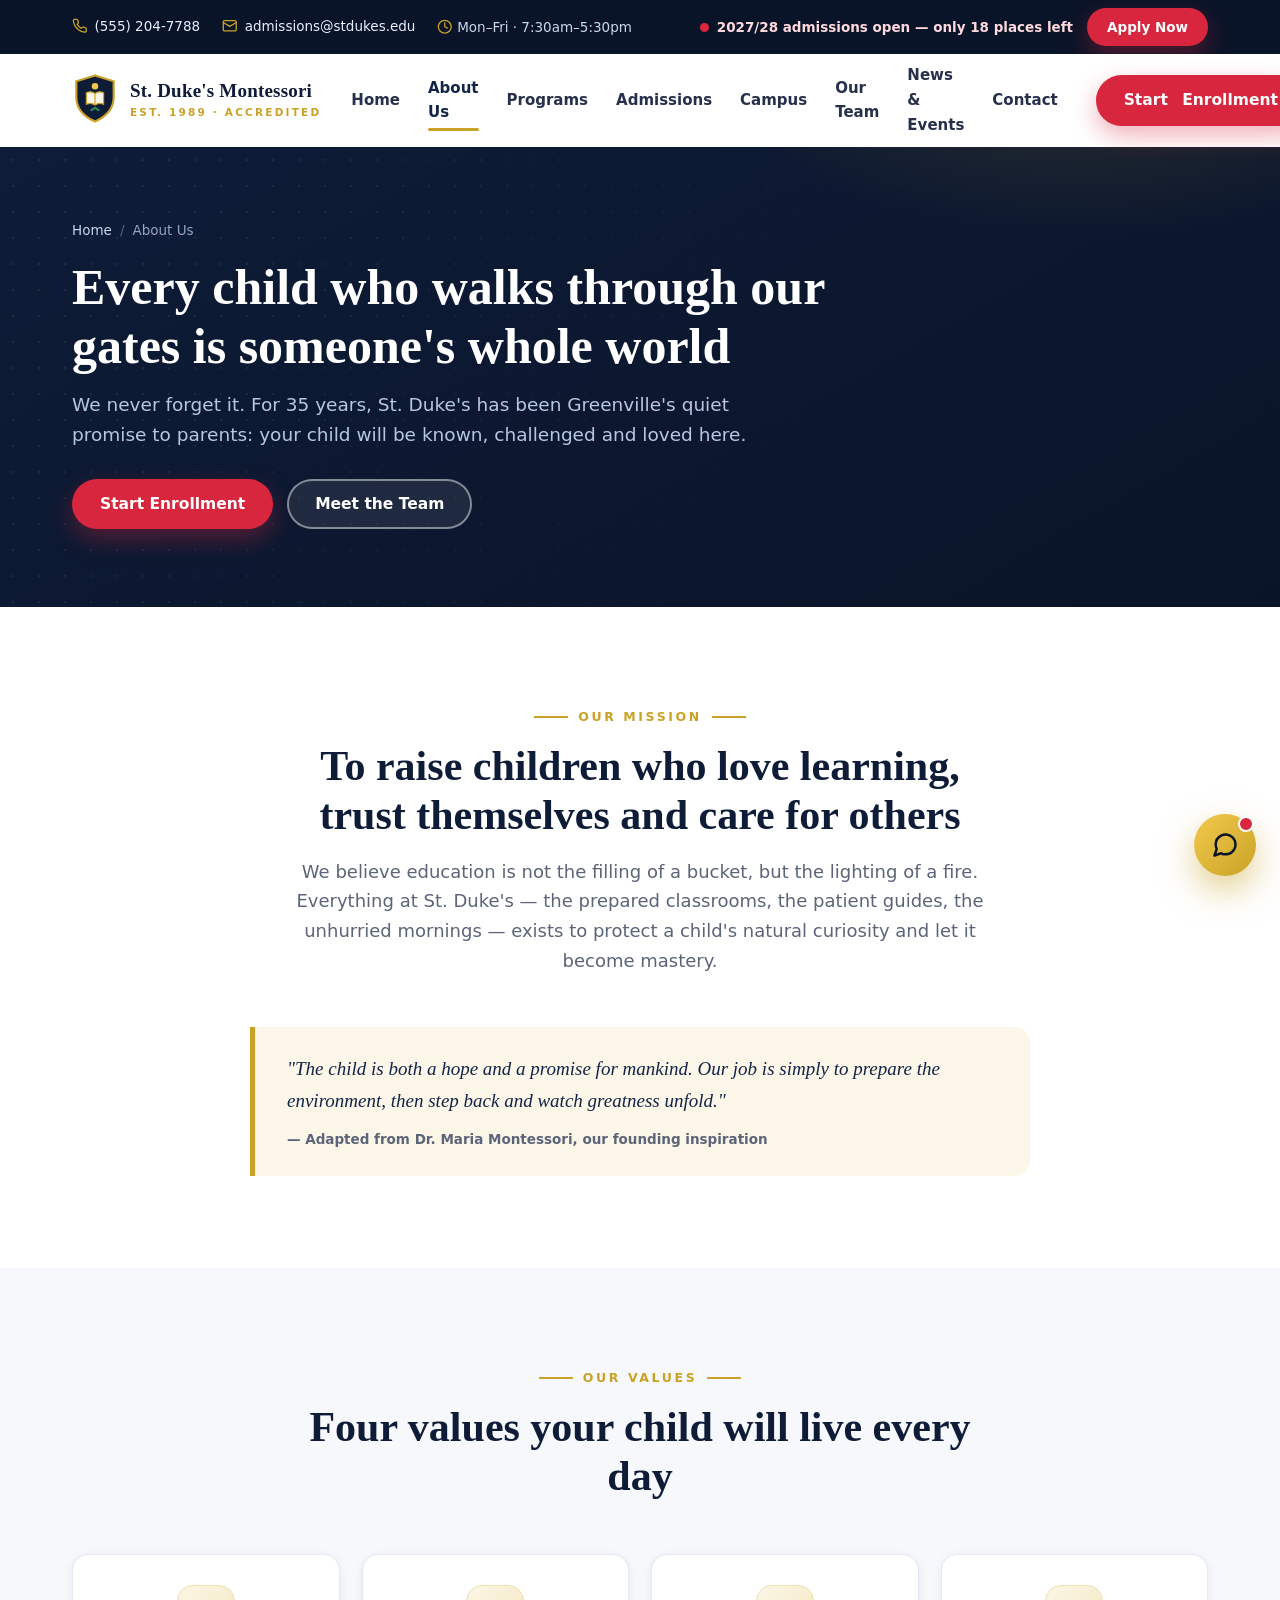
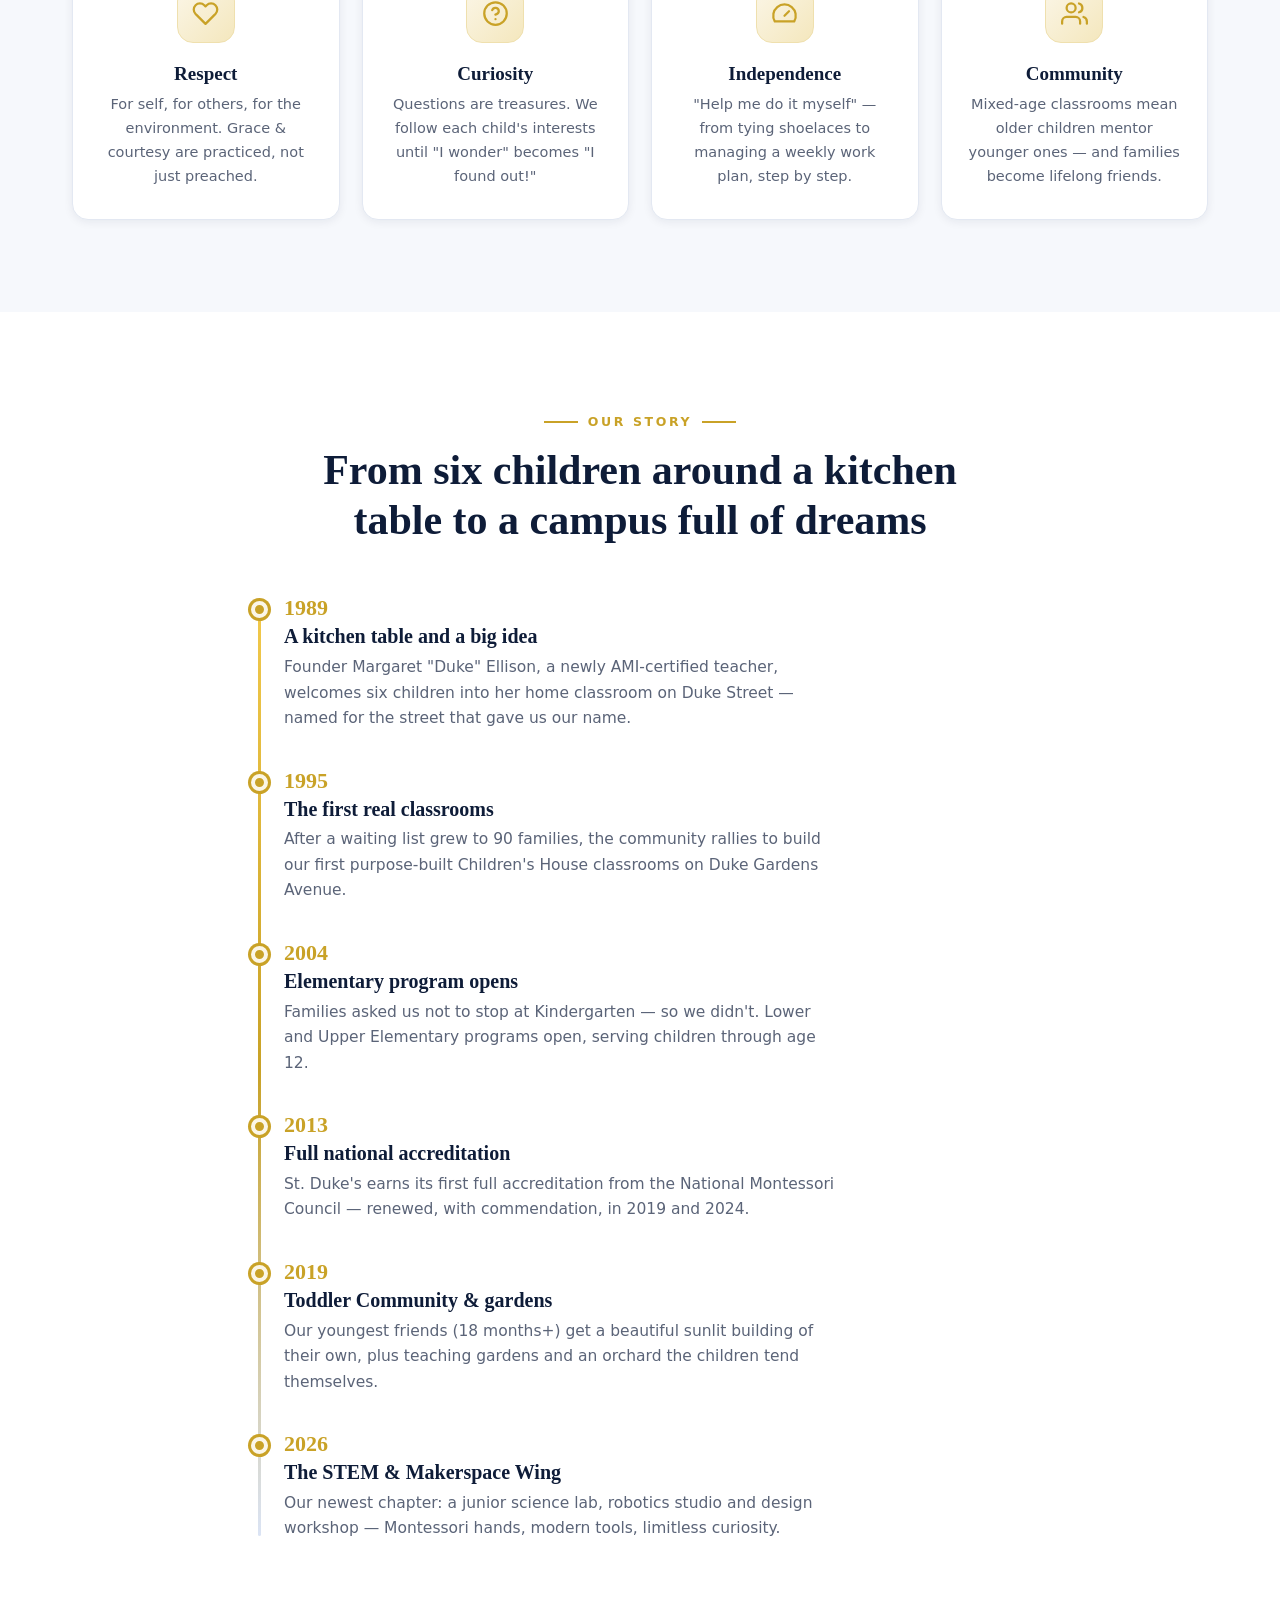
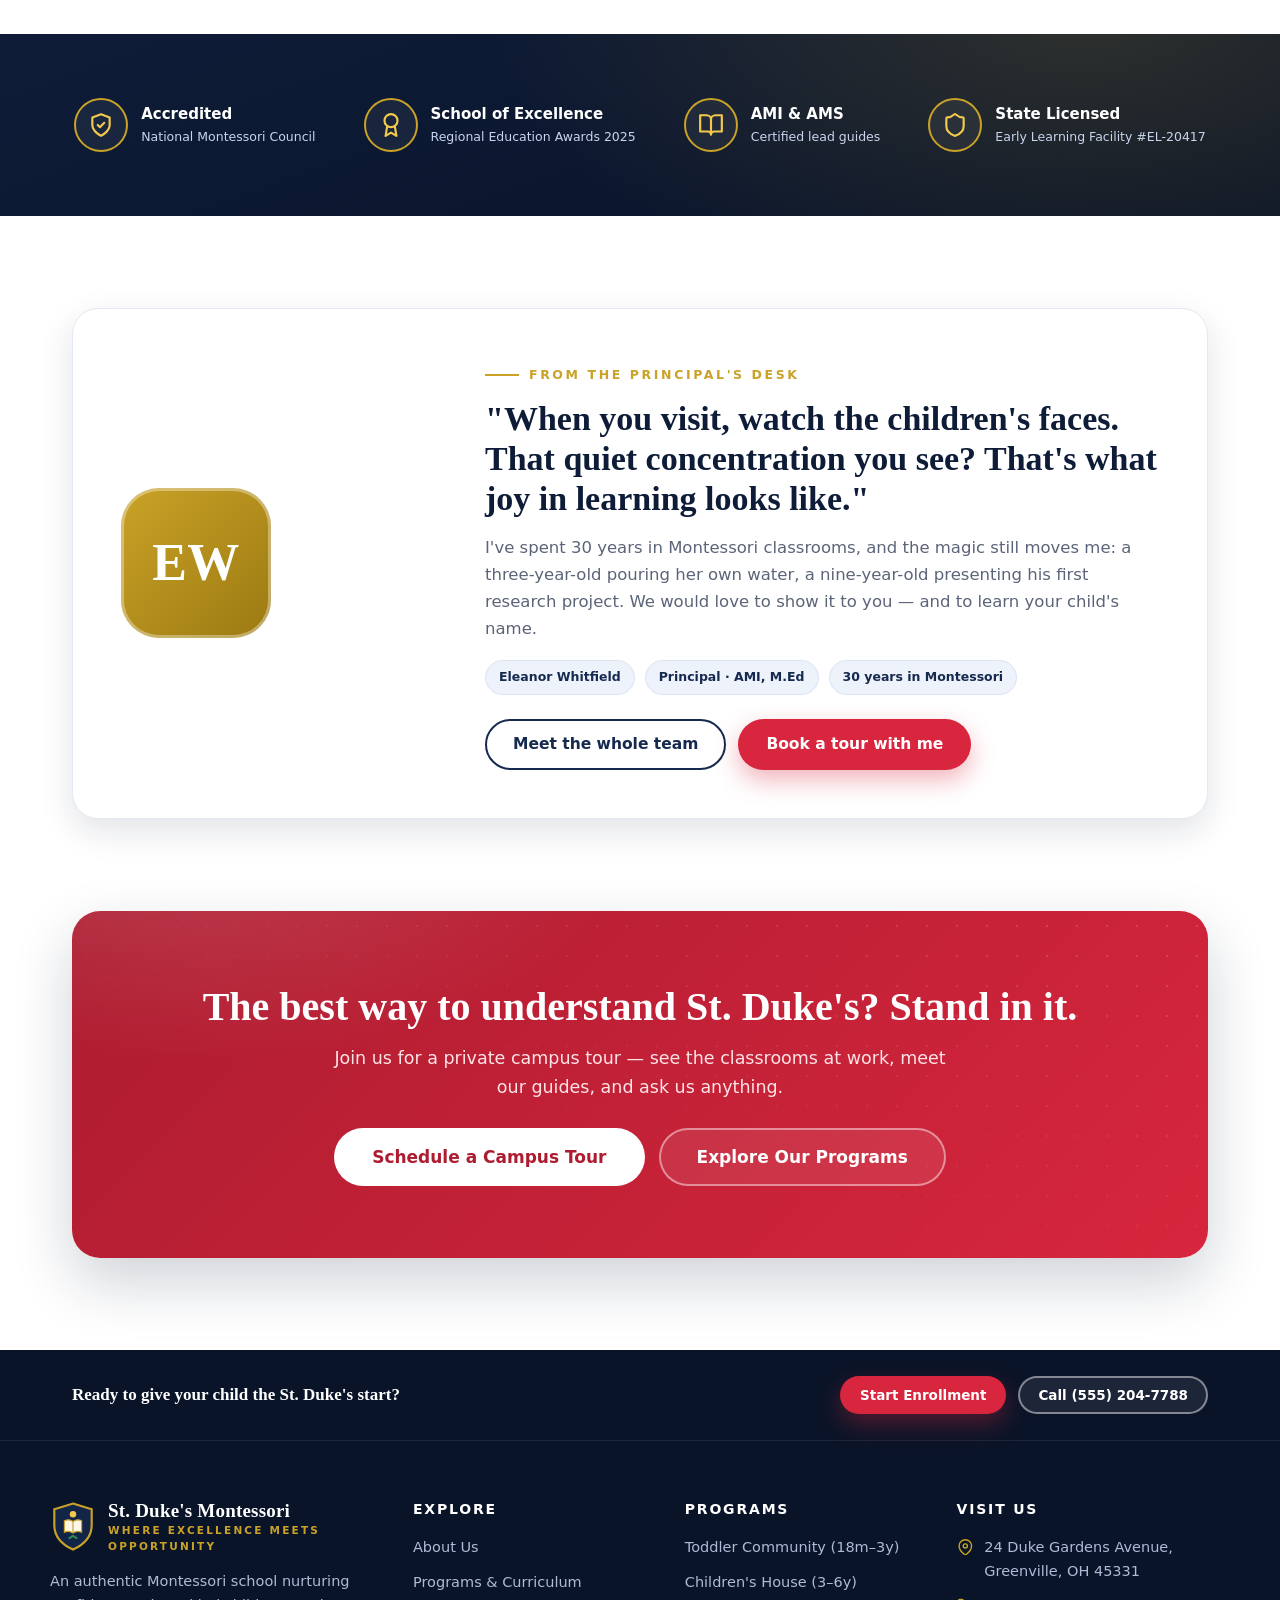
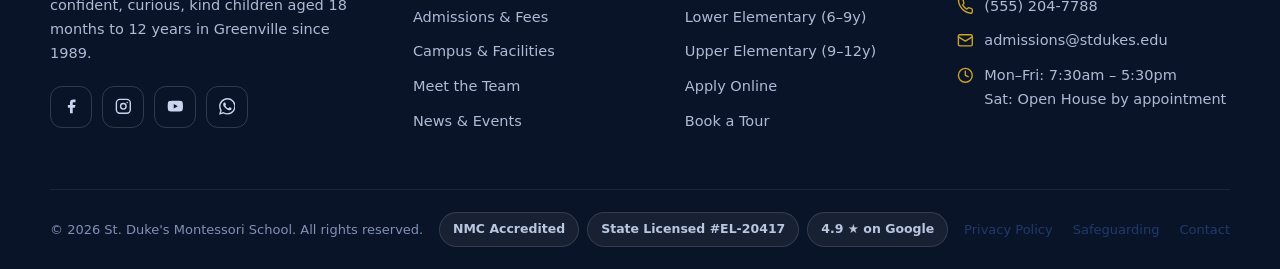
==== about.html @ 79bd8e78 "Build complete St. Duke's Montessori School website - 8 fully responsive pages: home, about, program" ====
<!DOCTYPE html>
<html lang="en">
<head>
  <meta charset="UTF-8">
  <meta name="viewport" content="width=device-width, initial-scale=1.0">
  <title>About Us | St. Duke's Montessori School — Our Mission, Values &amp; Story Since 1989</title>
  <meta name="description" content="Discover the heart of St. Duke's Montessori School — our mission, values, 35+ year story and the accreditations Greenville families trust.">
  <link rel="icon" type="image/svg+xml" href="favicon.svg">
  <link rel="stylesheet" href="css/styles.css">
</head>
<body>
  <a class="skip-link" href="#main">Skip to main content</a>

  <div class="topbar">
    <div class="container topbar-inner">
      <ul class="topbar-contact">
        <li>
          <a href="tel:+15552047788">
            <svg class="icon" viewBox="0 0 24 24" fill="none" stroke="currentColor" stroke-width="2" stroke-linecap="round" stroke-linejoin="round"><path d="M22 16.92v3a2 2 0 0 1-2.18 2 19.79 19.79 0 0 1-8.63-3.07 19.5 19.5 0 0 1-6-6 19.79 19.79 0 0 1-3.07-8.67A2 2 0 0 1 4.11 2h3a2 2 0 0 1 2 1.72c.12.9.34 1.79.66 2.64a2 2 0 0 1-.45 2.11L8.09 9.91a16 16 0 0 0 6 6l1.44-1.23a2 2 0 0 1 2.11-.45c.85.32 1.74.54 2.64.66A2 2 0 0 1 22 16.92z"/></svg>
            (555) 204-7788
          </a>
        </li>
        <li>
          <a href="mailto:admissions@stdukes.edu">
            <svg class="icon" viewBox="0 0 24 24" fill="none" stroke="currentColor" stroke-width="2" stroke-linecap="round" stroke-linejoin="round"><rect x="2" y="4" width="20" height="16" rx="2"/><path d="m22 7-10 6L2 7"/></svg>
            admissions@stdukes.edu
          </a>
        </li>
        <li class="hours-item">
          <svg class="icon" viewBox="0 0 24 24" fill="none" stroke="currentColor" stroke-width="2" stroke-linecap="round" stroke-linejoin="round" style="color:var(--gold)"><circle cx="12" cy="12" r="10"/><path d="M12 6v6l4 2"/></svg>
          Mon–Fri · 7:30am–5:30pm
        </li>
      </ul>
      <div class="topbar-right">
        <span class="topbar-urgency"><span class="pulse-dot" aria-hidden="true"></span>2027/28 admissions open — only 18 places left</span>
        <a class="btn btn-red btn-sm" href="admissions.html#apply">Apply Now</a>
      </div>
    </div>
  </div>

  <header class="site-header">
    <div class="container header-inner">
      <a class="brand" href="index.html" aria-label="St. Duke's Montessori School — home">
        <svg class="brand-crest" viewBox="0 0 64 72" aria-hidden="true">
          <path d="M32 2l26 8v22c0 16-11 27-26 34C17 59 6 48 6 32V10l26-8z" fill="#0e1c38"/>
          <path d="M32 2l26 8v22c0 16-11 27-26 34C17 59 6 48 6 32V10l26-8z" fill="none" stroke="#c9a227" stroke-width="3"/>
          <path d="M20 42c4-2 8-2 12 1 4-3 8-3 12-1v-16c-4-2-8-2-12 1-4-3-8-3-12-1v16z" fill="#fbf6e7" stroke="#c9a227" stroke-width="1.6"/>
          <path d="M32 27v16" stroke="#c9a227" stroke-width="1.6"/>
          <circle cx="32" cy="17" r="4.5" fill="#f2c94c"/>
          <path d="M27 50l5-3 5 3" stroke="#2e8b57" stroke-width="3" fill="none" stroke-linecap="round" stroke-linejoin="round"/>
        </svg>
        <span class="brand-text">
          <span class="brand-name">St. Duke's Montessori</span>
          <span class="brand-tag">Est. 1989 · Accredited</span>
        </span>
      </a>
      <nav class="nav" id="primary-nav" aria-label="Primary navigation">
        <ul>
          <li><a href="index.html">Home</a></li>
          <li><a href="about.html" aria-current="page">About Us</a></li>
          <li><a href="programs.html">Programs</a></li>
          <li><a href="admissions.html">Admissions</a></li>
          <li><a href="facilities.html">Campus</a></li>
          <li><a href="team.html">Our Team</a></li>
          <li><a href="events.html">News &amp; Events</a></li>
          <li><a href="contact.html">Contact</a></li>
        </ul>
      </nav>
      <div class="header-actions">
        <a class="btn btn-red" href="admissions.html#apply"><span class="header-cta-text">Start&nbsp;</span>Enrollment</a>
        <button class="nav-toggle" aria-expanded="false" aria-controls="primary-nav" aria-label="Toggle menu">
          <svg class="icon" viewBox="0 0 24 24" fill="none" stroke="currentColor" stroke-width="2.4" stroke-linecap="round"><path d="M4 7h16M4 12h16M4 17h16"/></svg>
        </button>
      </div>
    </div>
  </header>

  <main id="main">
    <section class="page-hero">
      <div class="container">
        <nav class="breadcrumb" aria-label="Breadcrumb">
          <a href="index.html">Home</a><span class="sep">/</span><span>About Us</span>
        </nav>
        <h1>Every child who walks through our gates is someone's whole world</h1>
        <p class="lead">We never forget it. For 35 years, St. Duke's has been Greenville's quiet promise to parents: your child will be known, challenged and loved here.</p>
        <div class="hero-actions">
          <a class="btn btn-red" href="admissions.html#apply">Start Enrollment</a>
          <a class="btn btn-ghost-light" href="team.html">Meet the Team</a>
        </div>
      </div>
    </section>

    <!-- Mission -->
    <section class="section">
      <div class="container">
        <div class="section-head center reveal">
          <span class="eyebrow">Our mission</span>
          <h2>To raise children who love learning, trust themselves and care for others</h2>
          <p class="lead">We believe education is not the filling of a bucket, but the lighting of a fire. Everything at St. Duke's — the prepared classrooms, the patient guides, the unhurried mornings — exists to protect a child's natural curiosity and let it become mastery.</p>
        </div>
        <div class="pull-quote reveal" style="max-width: 780px; margin: 0 auto;">
          "The child is both a hope and a promise for mankind. Our job is simply to prepare the environment, then step back and watch greatness unfold."
          <cite>— Adapted from Dr. Maria Montessori, our founding inspiration</cite>
        </div>
      </div>
    </section>

    <!-- Values -->
    <section class="section section-alt">
      <div class="container">
        <div class="section-head center reveal">
          <span class="eyebrow">Our values</span>
          <h2>Four values your child will live every day</h2>
        </div>
        <div class="values-grid">
          <div class="value-card reveal">
            <span class="feature-icon">
              <svg class="icon" viewBox="0 0 24 24" fill="none" stroke="currentColor" stroke-width="2" stroke-linecap="round" stroke-linejoin="round"><path d="M20.84 4.61a5.5 5.5 0 0 0-7.78 0L12 5.67l-1.06-1.06a5.5 5.5 0 0 0-7.78 7.78l1.06 1.06L12 21.23l7.78-7.78 1.06-1.06a5.5 5.5 0 0 0 0-7.78z"/></svg>
            </span>
            <h3>Respect</h3>
            <p>For self, for others, for the environment. Grace &amp; courtesy are practiced, not just preached.</p>
          </div>
          <div class="value-card reveal reveal-d1">
            <span class="feature-icon">
              <svg class="icon" viewBox="0 0 24 24" fill="none" stroke="currentColor" stroke-width="2" stroke-linecap="round" stroke-linejoin="round"><circle cx="12" cy="12" r="10"/><path d="M9.09 9a3 3 0 0 1 5.83 1c0 2-3 3-3 3M12 17h.01"/></svg>
            </span>
            <h3>Curiosity</h3>
            <p>Questions are treasures. We follow each child's interests until "I wonder" becomes "I found out!"</p>
          </div>
          <div class="value-card reveal reveal-d2">
            <span class="feature-icon">
              <svg class="icon" viewBox="0 0 24 24" fill="none" stroke="currentColor" stroke-width="2" stroke-linecap="round" stroke-linejoin="round"><path d="m12 14 4-4M3.34 19a10 10 0 1 1 17.32 0z"/></svg>
            </span>
            <h3>Independence</h3>
            <p>"Help me do it myself" — from tying shoelaces to managing a weekly work plan, step by step.</p>
          </div>
          <div class="value-card reveal reveal-d3">
            <span class="feature-icon">
              <svg class="icon" viewBox="0 0 24 24" fill="none" stroke="currentColor" stroke-width="2" stroke-linecap="round" stroke-linejoin="round"><path d="M17 21v-2a4 4 0 0 0-4-4H5a4 4 0 0 0-4 4v2"/><circle cx="9" cy="7" r="4"/><path d="M23 21v-2a4 4 0 0 0-3-3.87M16 3.13a4 4 0 0 1 0 7.75"/></svg>
            </span>
            <h3>Community</h3>
            <p>Mixed-age classrooms mean older children mentor younger ones — and families become lifelong friends.</p>
          </div>
        </div>
      </div>
    </section>

    <!-- Our story -->
    <section class="section">
      <div class="container">
        <div class="section-head center reveal">
          <span class="eyebrow">Our story</span>
          <h2>From six children around a kitchen table to a campus full of dreams</h2>
        </div>
        <div class="timeline">
          <div class="timeline-item reveal">
            <div class="timeline-year">1989</div>
            <h3>A kitchen table and a big idea</h3>
            <p>Founder Margaret "Duke" Ellison, a newly AMI-certified teacher, welcomes six children into her home classroom on Duke Street — named for the street that gave us our name.</p>
          </div>
          <div class="timeline-item reveal">
            <div class="timeline-year">1995</div>
            <h3>The first real classrooms</h3>
            <p>After a waiting list grew to 90 families, the community rallies to build our first purpose-built Children's House classrooms on Duke Gardens Avenue.</p>
          </div>
          <div class="timeline-item reveal">
            <div class="timeline-year">2004</div>
            <h3>Elementary program opens</h3>
            <p>Families asked us not to stop at Kindergarten — so we didn't. Lower and Upper Elementary programs open, serving children through age 12.</p>
          </div>
          <div class="timeline-item reveal">
            <div class="timeline-year">2013</div>
            <h3>Full national accreditation</h3>
            <p>St. Duke's earns its first full accreditation from the National Montessori Council — renewed, with commendation, in 2019 and 2024.</p>
          </div>
          <div class="timeline-item reveal">
            <div class="timeline-year">2019</div>
            <h3>Toddler Community &amp; gardens</h3>
            <p>Our youngest friends (18 months+) get a beautiful sunlit building of their own, plus teaching gardens and an orchard the children tend themselves.</p>
          </div>
          <div class="timeline-item reveal">
            <div class="timeline-year">2026</div>
            <h3>The STEM &amp; Makerspace Wing</h3>
            <p>Our newest chapter: a junior science lab, robotics studio and design workshop — Montessori hands, modern tools, limitless curiosity.</p>
          </div>
        </div>
      </div>
    </section>

    <!-- Accreditations -->
    <section class="section-navy section-sm">
      <div class="container">
        <div class="accred-band">
          <div class="accred-item">
            <span class="accred-crest">
              <svg class="icon" viewBox="0 0 24 24" fill="none" stroke="currentColor" stroke-width="2" stroke-linecap="round" stroke-linejoin="round"><path d="M12 22s8-4 8-10V5l-8-3-8 3v7c0 6 8 10 8 10z"/><path d="m9 12 2 2 4-4"/></svg>
            </span>
            <span><strong>Accredited</strong><span>National Montessori Council</span></span>
          </div>
          <div class="accred-item">
            <span class="accred-crest">
              <svg class="icon" viewBox="0 0 24 24" fill="none" stroke="currentColor" stroke-width="2" stroke-linecap="round" stroke-linejoin="round"><circle cx="12" cy="8" r="6"/><path d="M15.5 13 17 22l-5-3-5 3 1.5-9"/></svg>
            </span>
            <span><strong>School of Excellence</strong><span>Regional Education Awards 2025</span></span>
          </div>
          <div class="accred-item">
            <span class="accred-crest">
              <svg class="icon" viewBox="0 0 24 24" fill="none" stroke="currentColor" stroke-width="2" stroke-linecap="round" stroke-linejoin="round"><path d="M2 3h6a4 4 0 0 1 4 4v14a3 3 0 0 0-3-3H2zM22 3h-6a4 4 0 0 0-4 4v14a3 3 0 0 1 3-3h7z"/></svg>
            </span>
            <span><strong>AMI &amp; AMS</strong><span>Certified lead guides</span></span>
          </div>
          <div class="accred-item">
            <span class="accred-crest">
              <svg class="icon" viewBox="0 0 24 24" fill="none" stroke="currentColor" stroke-width="2" stroke-linecap="round" stroke-linejoin="round"><path d="M20 13c0 5-3.5 7.5-7.66 8.95a1 1 0 0 1-.67-.01C7.5 20.5 4 18 4 13V6a1 1 0 0 1 1-1c2 0 4.5-1.2 6.24-2.72a1.17 1.17 0 0 1 1.52 0C14.51 3.81 17 5 19 5a1 1 0 0 1 1 1z"/></svg>
            </span>
            <span><strong>State Licensed</strong><span>Early Learning Facility #EL-20417</span></span>
          </div>
        </div>
      </div>
    </section>

    <!-- Principal welcome -->
    <section class="section">
      <div class="container">
        <div class="principal-card reveal">
          <div>
            <span class="avatar avatar-xl avatar-2" aria-hidden="true">EW</span>
          </div>
          <div>
            <span class="eyebrow">From the principal's desk</span>
            <h2 style="font-size: clamp(24px, 3vw, 34px);">"When you visit, watch the children's faces. That quiet concentration you see? That's what joy in learning looks like."</h2>
            <p style="color: var(--muted); margin-top: 14px;">I've spent 30 years in Montessori classrooms, and the magic still moves me: a three-year-old pouring her own water, a nine-year-old presenting his first research project. We would love to show it to you — and to learn your child's name.</p>
            <div class="who-badges">
              <span class="mini-badge">Eleanor Whitfield</span>
              <span class="mini-badge">Principal · AMI, M.Ed</span>
              <span class="mini-badge">30 years in Montessori</span>
            </div>
            <div style="margin-top: 24px; display: flex; gap: 12px; flex-wrap: wrap; justify-content: inherit;">
              <a class="btn btn-outline" href="team.html">Meet the whole team</a>
              <a class="btn btn-red" href="contact.html#tour">Book a tour with me</a>
            </div>
          </div>
        </div>
      </div>
    </section>

    <!-- CTA -->
    <section class="section" style="padding-top: 0;">
      <div class="container">
        <div class="cta-band reveal">
          <h2>The best way to understand St. Duke's? Stand in it.</h2>
          <p>Join us for a private campus tour — see the classrooms at work, meet our guides, and ask us anything.</p>
          <div class="cta-actions">
            <a class="btn btn-white btn-lg" href="contact.html#tour">Schedule a Campus Tour</a>
            <a class="btn btn-ghost-light btn-lg" href="programs.html">Explore Our Programs</a>
          </div>
        </div>
      </div>
    </section>
  </main>

  <footer class="site-footer">
    <div class="footer-cta-line">
      <div class="container footer-cta-inner">
        <strong>Ready to give your child the St. Duke's start?</strong>
        <div style="display:flex; gap:12px; flex-wrap:wrap;">
          <a class="btn btn-red btn-sm" href="admissions.html#apply">Start Enrollment</a>
          <a class="btn btn-ghost-light btn-sm" href="tel:+15552047788">Call (555) 204-7788</a>
        </div>
      </div>
    </div>
    <div class="container footer-grid">
      <div class="footer-col footer-about">
        <a class="brand" href="index.html" aria-label="St. Duke's Montessori School — home">
          <svg class="brand-crest" viewBox="0 0 64 72" aria-hidden="true">
            <path d="M32 2l26 8v22c0 16-11 27-26 34C17 59 6 48 6 32V10l26-8z" fill="#122448"/>
            <path d="M32 2l26 8v22c0 16-11 27-26 34C17 59 6 48 6 32V10l26-8z" fill="none" stroke="#c9a227" stroke-width="3"/>
            <path d="M20 42c4-2 8-2 12 1 4-3 8-3 12-1v-16c-4-2-8-2-12 1-4-3-8-3-12-1v16z" fill="#fbf6e7" stroke="#c9a227" stroke-width="1.6"/>
            <path d="M32 27v16" stroke="#c9a227" stroke-width="1.6"/>
            <circle cx="32" cy="17" r="4.5" fill="#f2c94c"/>
            <path d="M27 50l5-3 5 3" stroke="#2e8b57" stroke-width="3" fill="none" stroke-linecap="round" stroke-linejoin="round"/>
          </svg>
          <span class="brand-text">
            <span class="brand-name" style="color:#fff;">St. Duke's Montessori</span>
            <span class="brand-tag">Where Excellence Meets Opportunity</span>
          </span>
        </a>
        <p>An authentic Montessori school nurturing confident, curious, kind children aged 18 months to 12 years in Greenville since 1989.</p>
        <div class="socials">
          <a href="#" aria-label="Facebook"><svg class="icon" viewBox="0 0 24 24" fill="currentColor"><path d="M18 2h-3a5 5 0 0 0-5 5v3H7v4h3v8h4v-8h3l1-4h-4V7a1 1 0 0 1 1-1h3z"/></svg></a>
          <a href="#" aria-label="Instagram"><svg class="icon" viewBox="0 0 24 24" fill="none" stroke="currentColor" stroke-width="2" stroke-linecap="round" stroke-linejoin="round"><rect x="2" y="2" width="20" height="20" rx="5"/><circle cx="12" cy="12" r="4"/><path d="M17.5 6.5h.01"/></svg></a>
          <a href="#" aria-label="YouTube"><svg class="icon" viewBox="0 0 24 24" fill="currentColor"><path d="M22.54 6.42a2.78 2.78 0 0 0-1.95-2C18.88 4 12 4 12 4s-6.88 0-8.59.46a2.78 2.78 0 0 0-1.95 2A29 29 0 0 0 1 11.75a29 29 0 0 0 .46 5.33 2.78 2.78 0 0 0 1.95 2c1.71.46 8.59.46 8.59.46s6.88 0 8.59-.46a2.78 2.78 0 0 0 1.95-2 29 29 0 0 0 .46-5.25 29 29 0 0 0-.46-5.41zM9.75 15.02V8.48l5.75 3.27z"/></svg></a>
          <a href="https://wa.me/15552047788" aria-label="WhatsApp"><svg class="icon" viewBox="0 0 24 24" fill="currentColor"><path d="M17.47 14.38c-.3-.15-1.76-.87-2.03-.97-.27-.1-.47-.15-.67.15-.2.3-.77.97-.94 1.17-.17.2-.35.22-.64.07-.3-.15-1.26-.46-2.39-1.47-.88-.79-1.48-1.76-1.65-2.06-.17-.3-.02-.46.13-.6.13-.13.3-.35.44-.52.15-.17.2-.3.3-.5.1-.2.05-.37-.02-.52-.08-.15-.67-1.62-.92-2.22-.24-.58-.49-.5-.67-.51h-.57c-.2 0-.52.07-.8.37-.27.3-1.04 1.02-1.04 2.5 0 1.47 1.07 2.89 1.22 3.09.15.2 2.1 3.2 5.08 4.49.71.3 1.26.49 1.7.63.71.22 1.36.19 1.87.11.57-.08 1.76-.72 2-1.41.25-.7.25-1.29.18-1.42-.08-.12-.27-.2-.57-.34zM12.05 21.79h-.01a9.87 9.87 0 0 1-5.03-1.38l-.36-.21-3.74.98 1-3.65-.24-.37a9.86 9.86 0 1 1 8.38 4.63zM12.05 0C5.5 0 .16 5.33.16 11.89c0 2.1.55 4.15 1.59 5.95L.06 24l6.3-1.65a11.9 11.9 0 0 0 5.68 1.45h.01c6.55 0 11.89-5.33 11.89-11.89 0-3.18-1.24-6.16-3.48-8.41A11.82 11.82 0 0 0 12.05 0z"/></svg></a>
        </div>
      </div>
      <div class="footer-col">
        <h4>Explore</h4>
        <ul>
          <li><a href="about.html">About Us</a></li>
          <li><a href="programs.html">Programs &amp; Curriculum</a></li>
          <li><a href="admissions.html">Admissions &amp; Fees</a></li>
          <li><a href="facilities.html">Campus &amp; Facilities</a></li>
          <li><a href="team.html">Meet the Team</a></li>
          <li><a href="events.html">News &amp; Events</a></li>
        </ul>
      </div>
      <div class="footer-col">
        <h4>Programs</h4>
        <ul>
          <li><a href="programs.html#toddler">Toddler Community (18m–3y)</a></li>
          <li><a href="programs.html#casa">Children's House (3–6y)</a></li>
          <li><a href="programs.html#lower">Lower Elementary (6–9y)</a></li>
          <li><a href="programs.html#upper">Upper Elementary (9–12y)</a></li>
          <li><a href="admissions.html#apply">Apply Online</a></li>
          <li><a href="contact.html#tour">Book a Tour</a></li>
        </ul>
      </div>
      <div class="footer-col">
        <h4>Visit Us</h4>
        <ul class="footer-contact">
          <li>
            <svg class="icon" viewBox="0 0 24 24" fill="none" stroke="currentColor" stroke-width="2" stroke-linecap="round" stroke-linejoin="round"><path d="M21 10c0 7-9 13-9 13s-9-6-9-13a9 9 0 0 1 18 0z"/><circle cx="12" cy="10" r="3"/></svg>
            <span>24 Duke Gardens Avenue,<br>Greenville, OH 45331</span>
          </li>
          <li>
            <svg class="icon" viewBox="0 0 24 24" fill="none" stroke="currentColor" stroke-width="2" stroke-linecap="round" stroke-linejoin="round"><path d="M22 16.92v3a2 2 0 0 1-2.18 2 19.79 19.79 0 0 1-8.63-3.07 19.5 19.5 0 0 1-6-6 19.79 19.79 0 0 1-3.07-8.67A2 2 0 0 1 4.11 2h3a2 2 0 0 1 2 1.72c.12.9.34 1.79.66 2.64a2 2 0 0 1-.45 2.11L8.09 9.91a16 16 0 0 0 6 6l1.44-1.23a2 2 0 0 1 2.11-.45c.85.32 1.74.54 2.64.66A2 2 0 0 1 22 16.92z"/></svg>
            <a href="tel:+15552047788">(555) 204-7788</a>
          </li>
          <li>
            <svg class="icon" viewBox="0 0 24 24" fill="none" stroke="currentColor" stroke-width="2" stroke-linecap="round" stroke-linejoin="round"><rect x="2" y="4" width="20" height="16" rx="2"/><path d="m22 7-10 6L2 7"/></svg>
            <a href="mailto:admissions@stdukes.edu">admissions@stdukes.edu</a>
          </li>
          <li>
            <svg class="icon" viewBox="0 0 24 24" fill="none" stroke="currentColor" stroke-width="2" stroke-linecap="round" stroke-linejoin="round"><circle cx="12" cy="12" r="10"/><path d="M12 6v6l4 2"/></svg>
            <span>Mon–Fri: 7:30am – 5:30pm<br>Sat: Open House by appointment</span>
          </li>
        </ul>
      </div>
    </div>
    <div class="container footer-bottom">
      <span>© 2026 St. Duke's Montessori School. All rights reserved.</span>
      <div class="footer-badges">
        <span class="mini-badge">NMC Accredited</span>
        <span class="mini-badge">State Licensed #EL-20417</span>
        <span class="mini-badge">4.9 ★ on Google</span>
      </div>
      <div class="links">
        <a href="#">Privacy Policy</a>
        <a href="#">Safeguarding</a>
        <a href="contact.html">Contact</a>
      </div>
    </div>
  </footer>

  <a class="call-fab" href="tel:+15552047788" aria-label="Call the school now">
    <svg class="icon" viewBox="0 0 24 24" fill="none" stroke="currentColor" stroke-width="2.2" stroke-linecap="round" stroke-linejoin="round"><path d="M22 16.92v3a2 2 0 0 1-2.18 2 19.79 19.79 0 0 1-8.63-3.07 19.5 19.5 0 0 1-6-6 19.79 19.79 0 0 1-3.07-8.67A2 2 0 0 1 4.11 2h3a2 2 0 0 1 2 1.72c.12.9.34 1.79.66 2.64a2 2 0 0 1-.45 2.11L8.09 9.91a16 16 0 0 0 6 6l1.44-1.23a2 2 0 0 1 2.11-.45c.85.32 1.74.54 2.64.66A2 2 0 0 1 22 16.92z"/></svg>
  </a>
  <button class="back-to-top" aria-label="Back to top">
    <svg class="icon" viewBox="0 0 24 24" fill="none" stroke="currentColor" stroke-width="2.6" stroke-linecap="round" stroke-linejoin="round"><path d="M12 19V5M5 12l7-7 7 7"/></svg>
  </button>
  <button class="chat-fab" aria-expanded="false" aria-label="Chat with our admissions assistant">
    <svg class="icon" viewBox="0 0 24 24" fill="none" stroke="currentColor" stroke-width="2.1" stroke-linecap="round" stroke-linejoin="round"><path d="M21 11.5a8.38 8.38 0 0 1-.9 3.8 8.5 8.5 0 0 1-7.6 4.7 8.38 8.38 0 0 1-3.8-.9L3 21l1.9-5.7a8.38 8.38 0 0 1-.9-3.8 8.5 8.5 0 0 1 4.7-7.6 8.38 8.38 0 0 1 3.8-.9h.5a8.48 8.48 0 0 1 8 8v.5z"/></svg>
    <span class="chat-badge" aria-hidden="true"></span>
  </button>
  <div class="chat-panel" role="dialog" aria-label="Admissions chat assistant" aria-modal="false">
    <div class="chat-head">
      <span class="chat-ava">SD</span>
      <span>
        <strong>Duke — Admissions Assistant</strong>
        <small>Online · replies instantly</small>
      </span>
      <button class="chat-close" aria-label="Close chat">
        <svg class="icon" viewBox="0 0 24 24" fill="none" stroke="currentColor" stroke-width="2.4" stroke-linecap="round"><path d="M6 6l12 12M18 6L6 18"/></svg>
      </button>
    </div>
    <div class="chat-body" aria-live="polite"></div>
    <div class="chat-quick">
      <button type="button" data-q="fees">💰 Fees</button>
      <button type="button" data-q="ages programs">🎒 Ages &amp; Programs</button>
      <button type="button" data-q="tour visit">📅 Book a tour</button>
      <button type="button" data-q="how do I apply enrollment">📝 How to apply</button>
    </div>
    <div class="chat-input">
      <input type="text" placeholder="Ask about fees, tours, programs…" aria-label="Type your question">
      <button type="button" aria-label="Send message">
        <svg class="icon" viewBox="0 0 24 24" fill="none" stroke="currentColor" stroke-width="2.2" stroke-linecap="round" stroke-linejoin="round"><path d="m22 2-7 20-4-9-9-4 20-7z"/></svg>
      </button>
    </div>
  </div>

  <script src="js/main.js" defer></script>
</body>
</html>
---- css/styles.css ----
/* ==========================================================================
   St. Duke's Montessori School — Design System
   Colors: Navy (trust) · Gold (excellence) · Green (growth) · Red (action)
   ========================================================================== */

:root {
  --navy-950: #0a1428;
  --navy-900: #0e1c38;
  --navy-800: #122448;
  --navy: #16294f;
  --navy-600: #1f3a6b;
  --navy-100: #dbe4f5;
  --navy-50: #eef2fa;

  --gold: #c9a227;
  --gold-soft: #f2c94c;
  --gold-50: #fbf6e7;

  --red: #d7263d;
  --red-dark: #ad1c30;
  --red-50: #fdeaed;

  --green: #2e8b57;
  --green-50: #e9f6ef;

  --ink: #26304a;
  --muted: #5b6478;
  --line: #e3e8f2;

  --bg: #f6f8fc;
  --white: #ffffff;

  --font-head: "Palatino Linotype", "Book Antiqua", Palatino, Georgia, "Times New Roman", serif;
  --font-body: "Segoe UI", system-ui, -apple-system, BlinkMacSystemFont, "Helvetica Neue", Arial, sans-serif;

  --radius: 16px;
  --radius-sm: 10px;
  --shadow-sm: 0 2px 10px rgba(14, 28, 56, 0.07);
  --shadow: 0 12px 34px rgba(14, 28, 56, 0.12);
  --shadow-lg: 0 24px 60px rgba(14, 28, 56, 0.2);

  --container: 1180px;
  --header-h: 76px;
}

/* ---------- Reset & base ---------- */
*, *::before, *::after { box-sizing: border-box; }
* { margin: 0; }

html { scroll-behavior: smooth; scroll-padding-top: 110px; }

body {
  font-family: var(--font-body);
  color: var(--ink);
  background: var(--white);
  line-height: 1.65;
  font-size: 16.5px;
  -webkit-font-smoothing: antialiased;
  overflow-x: hidden;
}

img { max-width: 100%; display: block; }
a { color: var(--navy-600); text-decoration: none; }
a:hover { color: var(--navy-800); }
ul { padding-left: 0; list-style: none; }
button { font: inherit; cursor: pointer; }

h1, h2, h3, h4 {
  font-family: var(--font-head);
  color: var(--navy-900);
  line-height: 1.18;
  font-weight: 700;
}

strong { color: var(--navy-800); }

.container {
  width: 100%;
  max-width: var(--container);
  margin-inline: auto;
  padding-inline: 22px;
}

.skip-link {
  position: absolute;
  left: -999px;
  top: 0;
  background: var(--red);
  color: #fff;
  padding: 10px 18px;
  z-index: 2000;
  border-radius: 0 0 8px 0;
  font-weight: 700;
}
.skip-link:focus { left: 0; color: #fff; }

:focus-visible {
  outline: 3px solid var(--gold);
  outline-offset: 2px;
  border-radius: 4px;
}

/* ---------- Icons ---------- */
.icon {
  width: 1.15em;
  height: 1.15em;
  flex: 0 0 auto;
  vertical-align: -0.2em;
}

/* ---------- Top announcement bar ---------- */
.topbar {
  background: var(--navy-950);
  color: #cdd7ea;
  font-size: 13.5px;
  position: relative;
  z-index: 60;
}
.topbar-inner {
  display: flex;
  align-items: center;
  justify-content: space-between;
  gap: 14px;
  padding-block: 8px;
  flex-wrap: wrap;
}
.topbar-contact {
  display: flex;
  gap: 22px;
  flex-wrap: wrap;
  align-items: center;
}
.topbar-contact a { color: #e8eefb; display: inline-flex; align-items: center; gap: 7px; }
.topbar-contact a:hover { color: var(--gold-soft); }
.topbar-contact .icon { color: var(--gold); }
.topbar-right {
  display: flex;
  align-items: center;
  gap: 14px;
}
.topbar-urgency {
  display: inline-flex;
  align-items: center;
  gap: 8px;
  color: #ffd9de;
  font-weight: 600;
}
.pulse-dot {
  width: 9px; height: 9px;
  border-radius: 50%;
  background: var(--red);
  box-shadow: 0 0 0 0 rgba(215, 38, 61, .7);
  animation: pulse 1.8s infinite;
}
@keyframes pulse {
  0% { box-shadow: 0 0 0 0 rgba(215, 38, 61, .7); }
  70% { box-shadow: 0 0 0 9px rgba(215, 38, 61, 0); }
  100% { box-shadow: 0 0 0 0 rgba(215, 38, 61, 0); }
}

/* ---------- Header ---------- */
.site-header {
  position: sticky;
  top: 0;
  z-index: 100;
  background: rgba(255, 255, 255, 0.97);
  backdrop-filter: blur(10px);
  border-bottom: 1px solid transparent;
  transition: box-shadow .25s ease, border-color .25s ease;
}
.site-header.scrolled {
  border-bottom-color: var(--line);
  box-shadow: 0 6px 24px rgba(14, 28, 56, .1);
}
.header-inner {
  display: flex;
  align-items: center;
  gap: 18px;
  min-height: var(--header-h);
}

.brand {
  display: flex;
  align-items: center;
  gap: 12px;
  flex: 0 0 auto;
}
.brand-crest { width: 46px; height: 52px; flex: 0 0 auto; }
.brand-text { line-height: 1.1; }
.brand-name {
  font-family: var(--font-head);
  font-weight: 700;
  font-size: 19px;
  color: var(--navy-900);
  display: block;
  letter-spacing: .2px;
}
.brand-tag {
  font-size: 10.5px;
  text-transform: uppercase;
  letter-spacing: 2.2px;
  color: var(--gold);
  font-weight: 700;
}

.nav { margin-left: auto; }
.nav ul { display: flex; gap: 4px; align-items: center; }
.nav a {
  display: block;
  padding: 9px 12px;
  border-radius: 8px;
  font-weight: 600;
  font-size: 15px;
  color: var(--ink);
  position: relative;
}
.nav a:hover { color: var(--navy); background: var(--navy-50); }
.nav a[aria-current="page"] { color: var(--navy-800); }
.nav a[aria-current="page"]::after {
  content: "";
  position: absolute;
  left: 12px; right: 12px; bottom: 3px;
  height: 3px;
  border-radius: 3px;
  background: var(--gold);
}

.header-actions {
  display: flex;
  align-items: center;
  gap: 12px;
  margin-left: 8px;
}
.nav-toggle {
  display: none;
  width: 46px; height: 46px;
  border: 1px solid var(--line);
  border-radius: 12px;
  background: var(--white);
  align-items: center;
  justify-content: center;
  color: var(--navy);
}
.nav-toggle .icon { width: 22px; height: 22px; }

/* ---------- Buttons ---------- */
.btn {
  display: inline-flex;
  align-items: center;
  justify-content: center;
  gap: 9px;
  padding: 14px 26px;
  border-radius: 999px;
  font-weight: 700;
  font-size: 15.5px;
  border: 2px solid transparent;
  transition: transform .18s ease, box-shadow .18s ease, background .18s ease, color .18s ease;
  text-align: center;
  line-height: 1.2;
  white-space: nowrap;
}
.btn:hover { transform: translateY(-2px); }
.btn:active { transform: translateY(0); }

.btn-red {
  background: var(--red);
  color: #fff;
  box-shadow: 0 10px 24px rgba(215, 38, 61, .35);
}
.btn-red:hover { background: var(--red-dark); color: #fff; box-shadow: 0 14px 30px rgba(215, 38, 61, .42); }

.btn-gold {
  background: linear-gradient(135deg, var(--gold-soft), var(--gold));
  color: var(--navy-950);
  box-shadow: 0 10px 22px rgba(201, 162, 39, .4);
}
.btn-gold:hover { color: var(--navy-950); box-shadow: 0 14px 28px rgba(201, 162, 39, .5); }

.btn-outline {
  border-color: var(--navy);
  color: var(--navy);
  background: transparent;
}
.btn-outline:hover { background: var(--navy); color: #fff; }

.btn-ghost-light {
  border-color: rgba(255, 255, 255, .45);
  color: #fff;
  background: rgba(255, 255, 255, .08);
}
.btn-ghost-light:hover { border-color: #fff; color: #fff; background: rgba(255, 255, 255, .16); }

.btn-white { background: #fff; color: var(--navy-900); }
.btn-white:hover { color: var(--navy-800); box-shadow: var(--shadow); }

.btn-green { background: var(--green); color: #fff; box-shadow: 0 10px 24px rgba(46, 139, 87, .3); }
.btn-green:hover { background: #247147; color: #fff; }

.btn-sm { padding: 9px 18px; font-size: 13.5px; }
.btn-lg { padding: 17px 36px; font-size: 17px; }
.btn-block { width: 100%; }

/* ---------- Sections ---------- */
.section { padding: 92px 0; }
.section-sm { padding: 64px 0; }
.section-alt { background: var(--bg); }
.section-navy {
  background:
    radial-gradient(1000px 500px at 85% -10%, rgba(201, 162, 39, .18), transparent 60%),
    linear-gradient(160deg, var(--navy-900), var(--navy-950));
  color: #e8eefb;
}
.section-navy h1, .section-navy h2, .section-navy h3, .section-navy h4 { color: #fff; }

.eyebrow {
  display: inline-flex;
  align-items: center;
  gap: 10px;
  text-transform: uppercase;
  letter-spacing: 2.6px;
  font-size: 12.5px;
  font-weight: 800;
  color: var(--gold);
  margin-bottom: 14px;
}
.eyebrow::before {
  content: "";
  width: 34px; height: 2px;
  background: var(--gold);
}
.section-head { max-width: 720px; margin-bottom: 52px; }
.section-head.center { margin-inline: auto; text-align: center; }
.section-head.center .eyebrow { justify-content: center; }
.section-head.center .eyebrow::after { content: ""; width: 34px; height: 2px; background: var(--gold); }
.section-head h2 { font-size: clamp(28px, 4vw, 42px); margin-bottom: 16px; }
.section-head .lead { font-size: 18px; color: var(--muted); }
.section-navy .section-head .lead { color: #b9c6df; }

.lead { font-size: 18.5px; color: var(--muted); }

/* ---------- Hero ---------- */
.hero {
  position: relative;
  background:
    radial-gradient(900px 520px at 88% -20%, rgba(201, 162, 39, .22), transparent 60%),
    radial-gradient(700px 700px at -10% 110%, rgba(46, 139, 87, .18), transparent 55%),
    linear-gradient(150deg, var(--navy-900) 0%, var(--navy-950) 100%);
  color: #eaf0fb;
  overflow: hidden;
}
.hero::before {
  content: "";
  position: absolute;
  inset: 0;
  background-image: radial-gradient(rgba(255, 255, 255, .06) 1.5px, transparent 1.5px);
  background-size: 26px 26px;
  mask-image: linear-gradient(120deg, #000 30%, transparent 75%);
  pointer-events: none;
}
.hero-inner {
  position: relative;
  display: grid;
  grid-template-columns: 1.08fr .92fr;
  gap: 56px;
  align-items: center;
  padding-block: 84px 96px;
}
.hero-badge {
  display: inline-flex;
  align-items: center;
  gap: 10px;
  background: rgba(255, 255, 255, .09);
  border: 1px solid rgba(255, 255, 255, .18);
  padding: 8px 18px 8px 10px;
  border-radius: 999px;
  font-size: 13.5px;
  font-weight: 600;
  color: #ffe9a8;
  margin-bottom: 26px;
}
.hero-badge .icon { color: var(--gold-soft); }
.hero h1 {
  font-size: clamp(36px, 5.4vw, 60px);
  color: #fff;
  margin-bottom: 8px;
  letter-spacing: -0.5px;
}
.hero h1 .accent { color: var(--gold-soft); font-style: italic; }
.hero-tagline {
  font-family: var(--font-head);
  font-size: clamp(17px, 2vw, 21px);
  color: #cfdaf1;
  font-style: italic;
  margin-bottom: 18px;
}
.hero-sub {
  font-size: 17.5px;
  color: #aebbd6;
  max-width: 540px;
  margin-bottom: 32px;
}
.hero-ctas { display: flex; gap: 14px; flex-wrap: wrap; margin-bottom: 30px; }
.hero-trust {
  display: flex;
  gap: 26px;
  flex-wrap: wrap;
  font-size: 14px;
  color: #c3cfe6;
}
.hero-trust li { display: flex; align-items: center; gap: 9px; }
.hero-trust .icon { color: var(--gold-soft); }

.hero-media { position: relative; }
.hero-frame {
  position: relative;
  border-radius: 28px;
  overflow: hidden;
  box-shadow: var(--shadow-lg);
  border: 6px solid rgba(255, 255, 255, .12);
  transform: rotate(1.2deg);
}
.hero-frame img { aspect-ratio: 4 / 3.4; object-fit: cover; width: 100%; }

.float-card {
  position: absolute;
  background: rgba(255, 255, 255, .96);
  color: var(--ink);
  border-radius: 16px;
  box-shadow: var(--shadow-lg);
  padding: 14px 18px;
  display: flex;
  align-items: center;
  gap: 12px;
  font-size: 13.5px;
  font-weight: 600;
  color: var(--navy-800);
  animation: floaty 6s ease-in-out infinite;
}
.float-card .fc-icon {
  width: 42px; height: 42px;
  border-radius: 12px;
  display: grid;
  place-items: center;
  color: #fff;
  flex: 0 0 auto;
}
.float-card small { display: block; font-weight: 500; color: var(--muted); font-size: 12px; }
.fc-rating { left: -38px; top: 34px; }
.fc-spots { right: -26px; bottom: 40px; animation-delay: 1.4s; }
.fc-rating .fc-icon { background: linear-gradient(135deg, var(--gold-soft), var(--gold)); color: var(--navy-950); }
.fc-spots .fc-icon { background: var(--red); }
@keyframes floaty {
  0%, 100% { transform: translateY(0); }
  50% { transform: translateY(-10px); }
}

/* ---------- Trust strip ---------- */
.trust-strip {
  background: var(--white);
  border-bottom: 1px solid var(--line);
}
.trust-inner {
  display: flex;
  align-items: center;
  justify-content: center;
  gap: 14px 44px;
  flex-wrap: wrap;
  padding-block: 20px;
}
.trust-item {
  display: flex;
  align-items: center;
  gap: 10px;
  color: var(--muted);
  font-weight: 600;
  font-size: 14px;
}
.trust-item .icon { color: var(--gold); width: 1.5em; height: 1.5em; }
.stars { color: var(--gold); letter-spacing: 2px; font-size: 15px; }

/* ---------- Split (image + copy) ---------- */
.split {
  display: grid;
  grid-template-columns: 1fr 1fr;
  gap: 64px;
  align-items: center;
}
.split.reverse > .split-media { order: 2; }
.split-media { position: relative; }
.split-media img {
  border-radius: 24px;
  box-shadow: var(--shadow);
  aspect-ratio: 4 / 3.2;
  object-fit: cover;
  width: 100%;
}
.split-media::before {
  content: "";
  position: absolute;
  inset: 22px -22px -22px 22px;
  border: 3px solid var(--gold);
  border-radius: 28px;
  z-index: -1;
  opacity: .35;
}
.split-badge {
  position: absolute;
  bottom: -26px;
  left: 34px;
  background: var(--navy-900);
  color: #fff;
  padding: 18px 26px;
  border-radius: 16px;
  text-align: center;
  box-shadow: var(--shadow-lg);
}
.split-badge .num {
  font-family: var(--font-head);
  font-size: 32px;
  font-weight: 700;
  color: var(--gold-soft);
  line-height: 1;
  display: block;
}
.split-badge .lbl { font-size: 12px; letter-spacing: 1.6px; text-transform: uppercase; color: #aebbd6; }

.check-list li {
  display: flex;
  gap: 12px;
  align-items: flex-start;
  margin-bottom: 14px;
  font-size: 16.5px;
}
.check-list .icon { color: var(--green); margin-top: 4px; }

/* ---------- Stats band ---------- */
.stats-band { position: relative; }
.stats-grid {
  display: grid;
  grid-template-columns: repeat(4, 1fr);
  gap: 22px;
  text-align: center;
}
.stat-card { padding: 30px 14px; border-radius: 18px; background: rgba(255, 255, 255, .05); border: 1px solid rgba(255, 255, 255, .09); }
.stat-num {
  font-family: var(--font-head);
  font-size: clamp(38px, 4.6vw, 54px);
  font-weight: 700;
  color: var(--gold-soft);
  line-height: 1;
  margin-bottom: 8px;
}
.stat-num .suffix { font-size: .62em; }
.stat-lbl { font-size: 14.5px; color: #b9c6df; font-weight: 600; }

/* ---------- Feature cards (Why Choose Us) ---------- */
.features-grid {
  display: grid;
  grid-template-columns: repeat(3, 1fr);
  gap: 26px;
}
.feature-card {
  background: var(--white);
  border: 1px solid var(--line);
  border-radius: var(--radius);
  padding: 34px 30px;
  box-shadow: var(--shadow-sm);
  transition: transform .25s ease, box-shadow .25s ease, border-color .25s ease;
  position: relative;
  overflow: hidden;
}
.feature-card::after {
  content: "";
  position: absolute;
  top: 0; left: 0; right: 0;
  height: 5px;
  background: linear-gradient(90deg, var(--gold-soft), var(--gold));
  transform: scaleX(0);
  transform-origin: left;
  transition: transform .3s ease;
}
.feature-card:hover { transform: translateY(-7px); box-shadow: var(--shadow); border-color: transparent; }
.feature-card:hover::after { transform: scaleX(1); }
.feature-icon {
  width: 58px; height: 58px;
  border-radius: 16px;
  display: grid;
  place-items: center;
  margin-bottom: 20px;
  color: var(--navy-950);
  background: linear-gradient(135deg, var(--gold-50), #f4e7bd);
  border: 1px solid #efe0ae;
}
.feature-icon .icon { width: 27px; height: 27px; color: var(--gold); }
.feature-card:nth-child(3n+2) .feature-icon { background: var(--navy-50); border-color: var(--navy-100); }
.feature-card:nth-child(3n+2) .feature-icon .icon { color: var(--navy-600); }
.feature-card:nth-child(3n) .feature-icon { background: var(--green-50); border-color: #cde9d9; }
.feature-card:nth-child(3n) .feature-icon .icon { color: var(--green); }
.feature-card h3 { font-size: 21px; margin-bottom: 10px; }
.feature-card p { color: var(--muted); font-size: 15.5px; }

/* ---------- Program cards ---------- */
.programs-grid {
  display: grid;
  grid-template-columns: repeat(4, 1fr);
  gap: 24px;
}
.program-card {
  background: var(--white);
  border-radius: var(--radius);
  overflow: hidden;
  border: 1px solid var(--line);
  box-shadow: var(--shadow-sm);
  display: flex;
  flex-direction: column;
  transition: transform .25s ease, box-shadow .25s ease;
}
.program-card:hover { transform: translateY(-7px); box-shadow: var(--shadow); }
.program-card .img-wrap { position: relative; overflow: hidden; }
.program-card img { aspect-ratio: 4 / 2.9; object-fit: cover; width: 100%; transition: transform .5s ease; }
.program-card:hover img { transform: scale(1.06); }
.program-age {
  position: absolute;
  top: 14px; left: 14px;
  background: rgba(14, 28, 56, .88);
  color: #fff;
  font-size: 12.5px;
  font-weight: 700;
  padding: 7px 14px;
  border-radius: 999px;
  letter-spacing: .4px;
  backdrop-filter: blur(4px);
}
.program-body { padding: 24px 24px 26px; display: flex; flex-direction: column; flex: 1; }
.program-body h3 { font-size: 20px; margin-bottom: 8px; }
.program-body p { color: var(--muted); font-size: 14.5px; margin-bottom: 16px; flex: 1; }
.program-meta {
  display: flex;
  gap: 16px;
  font-size: 13px;
  color: var(--muted);
  margin-bottom: 16px;
  flex-wrap: wrap;
}
.program-meta span { display: inline-flex; gap: 6px; align-items: center; }
.program-meta .icon { color: var(--gold); }
.link-arrow {
  font-weight: 700;
  font-size: 14.5px;
  color: var(--red);
  display: inline-flex;
  align-items: center;
  gap: 7px;
}
.link-arrow .icon { transition: transform .2s ease; }
.link-arrow:hover .icon { transform: translateX(4px); }

/* ---------- Stories / outcomes ---------- */
.stories-grid {
  display: grid;
  grid-template-columns: repeat(3, 1fr);
  gap: 26px;
}
.story-card {
  background: var(--white);
  border-radius: var(--radius);
  overflow: hidden;
  border: 1px solid var(--line);
  box-shadow: var(--shadow-sm);
  transition: transform .25s ease, box-shadow .25s ease;
}
.story-card:hover { transform: translateY(-6px); box-shadow: var(--shadow); }
.story-card img { aspect-ratio: 4 / 2.7; object-fit: cover; width: 100%; }
.story-body { padding: 24px 26px 28px; }
.story-tag {
  display: inline-block;
  background: var(--green-50);
  color: var(--green);
  font-size: 12px;
  font-weight: 800;
  text-transform: uppercase;
  letter-spacing: 1.4px;
  border-radius: 999px;
  padding: 5px 13px;
  margin-bottom: 12px;
}
.story-body h3 { font-size: 19.5px; margin-bottom: 8px; }
.story-body p { color: var(--muted); font-size: 15px; }

/* ---------- Testimonials ---------- */
.testimonial-wrap { position: relative; max-width: 860px; margin-inline: auto; }
.quote-mark {
  width: 64px; height: 64px;
  border-radius: 50%;
  background: linear-gradient(135deg, var(--gold-soft), var(--gold));
  display: grid;
  place-items: center;
  color: var(--navy-950);
  margin: 0 auto -32px;
  position: relative;
  z-index: 2;
  box-shadow: 0 10px 24px rgba(201, 162, 39, .45);
}
.quote-mark .icon { width: 28px; height: 28px; }
.testimonial-card {
  background: var(--white);
  border-radius: 22px;
  box-shadow: var(--shadow);
  border: 1px solid var(--line);
  padding: 58px 58px 40px;
  text-align: center;
  display: none;
}
.testimonial-card.active { display: block; animation: fadeUp .5s ease; }
@keyframes fadeUp {
  from { opacity: 0; transform: translateY(14px); }
  to { opacity: 1; transform: translateY(0); }
}
.testimonial-stars { color: var(--gold); font-size: 18px; letter-spacing: 4px; margin-bottom: 18px; }
.testimonial-text {
  font-family: var(--font-head);
  font-size: clamp(19px, 2.4vw, 24px);
  font-style: italic;
  color: var(--navy-800);
  line-height: 1.5;
  margin-bottom: 26px;
}
.testimonial-person {
  display: flex;
  align-items: center;
  justify-content: center;
  gap: 14px;
}
.testimonial-person .who { text-align: left; }
.testimonial-person .name { font-weight: 800; color: var(--navy-900); font-size: 15.5px; }
.testimonial-person .role { font-size: 13px; color: var(--muted); }
.testimonial-nav {
  display: flex;
  align-items: center;
  justify-content: center;
  gap: 18px;
  margin-top: 28px;
}
.t-btn {
  width: 46px; height: 46px;
  border-radius: 50%;
  border: 1.5px solid var(--line);
  background: var(--white);
  color: var(--navy);
  display: grid;
  place-items: center;
  transition: all .2s ease;
}
.t-btn:hover { background: var(--navy); color: #fff; border-color: var(--navy); }
.t-dots { display: flex; gap: 8px; }
.t-dot {
  width: 10px; height: 10px;
  border-radius: 50%;
  background: var(--line);
  border: none;
  padding: 0;
  transition: all .2s ease;
}
.t-dot.active { background: var(--gold); transform: scale(1.25); }

/* Monogram avatars (used for staff & testimonial photos) */
.avatar {
  width: 56px; height: 56px;
  border-radius: 50%;
  display: grid;
  place-items: center;
  font-family: var(--font-head);
  font-weight: 700;
  font-size: 20px;
  color: #fff;
  flex: 0 0 auto;
  box-shadow: inset 0 0 0 3px rgba(255, 255, 255, .35);
  letter-spacing: .5px;
}
.avatar-1 { background: linear-gradient(135deg, #1f3a6b, #0e1c38); }
.avatar-2 { background: linear-gradient(135deg, #c9a227, #9c7a12); }
.avatar-3 { background: linear-gradient(135deg, #2e8b57, #1c5c39); }
.avatar-4 { background: linear-gradient(135deg, #b4541e, #7e3811); }
.avatar-5 { background: linear-gradient(135deg, #6b3fa0, #472a6b); }
.avatar-6 { background: linear-gradient(135deg, #117a8c, #0a4e5a); }
.avatar-lg { width: 108px; height: 108px; font-size: 38px; border-radius: 30px; }
.avatar-xl { width: 150px; height: 150px; font-size: 52px; border-radius: 38px; }

/* ---------- News / events cards ---------- */
.news-grid {
  display: grid;
  grid-template-columns: repeat(3, 1fr);
  gap: 26px;
}
.news-card {
  background: var(--white);
  border-radius: var(--radius);
  overflow: hidden;
  border: 1px solid var(--line);
  box-shadow: var(--shadow-sm);
  display: flex;
  flex-direction: column;
  transition: transform .25s ease, box-shadow .25s ease;
}
.news-card:hover { transform: translateY(-6px); box-shadow: var(--shadow); }
.news-card .img-wrap { position: relative; }
.news-card img { aspect-ratio: 4 / 2.6; object-fit: cover; width: 100%; }
.news-date {
  position: absolute;
  bottom: -1px; left: 22px;
  transform: translateY(50%);
  background: var(--gold);
  color: var(--navy-950);
  font-weight: 800;
  font-size: 12.5px;
  letter-spacing: 1px;
  text-transform: uppercase;
  padding: 8px 16px;
  border-radius: 10px;
  box-shadow: var(--shadow-sm);
}
.news-body { padding: 40px 24px 26px; display: flex; flex-direction: column; flex: 1; }
.news-body h3 { font-size: 20px; margin-bottom: 10px; }
.news-body h3 a:hover { color: var(--red); }
.news-body p { color: var(--muted); font-size: 15px; margin-bottom: 18px; flex: 1; }

/* ---------- CTA band ---------- */
.cta-band {
  position: relative;
  background:
    radial-gradient(800px 400px at 10% -20%, rgba(255, 255, 255, .14), transparent 55%),
    linear-gradient(135deg, var(--red-dark), var(--red));
  color: #fff;
  border-radius: 28px;
  padding: clamp(40px, 6vw, 72px);
  text-align: center;
  overflow: hidden;
  box-shadow: var(--shadow-lg);
}
.cta-band::after {
  content: "";
  position: absolute;
  inset: 0;
  background-image: radial-gradient(rgba(255, 255, 255, .14) 1.5px, transparent 1.5px);
  background-size: 30px 30px;
  mask-image: linear-gradient(200deg, #000 10%, transparent 65%);
  pointer-events: none;
}
.cta-band h2 { color: #fff; font-size: clamp(27px, 4vw, 40px); margin-bottom: 14px; }
.cta-band p { color: #ffe3e7; font-size: 17.5px; max-width: 620px; margin: 0 auto 12px; }
.cta-band .cta-actions { display: flex; gap: 14px; justify-content: center; flex-wrap: wrap; margin-top: 26px; position: relative; z-index: 2; }
.cta-band .btn-white { color: var(--red-dark); }
.cta-note { font-size: 14px !important; font-weight: 600; display: flex; align-items: center; gap: 8px; justify-content: center; }
.cta-note .icon { color: #ffd9de; }

/* Countdown */
.countdown {
  display: flex;
  justify-content: center;
  gap: 14px;
  margin: 22px auto 4px;
  flex-wrap: wrap;
}
.count-box {
  background: rgba(0, 0, 0, .22);
  border: 1px solid rgba(255, 255, 255, .22);
  border-radius: 14px;
  min-width: 84px;
  padding: 12px 10px;
  text-align: center;
}
.count-box .num { font-family: var(--font-head); font-size: 30px; font-weight: 700; line-height: 1; display: block; }
.count-box .lbl { font-size: 11.5px; text-transform: uppercase; letter-spacing: 1.6px; color: #ffd9de; }

/* Urgency pill */
.urgency-pill {
  display: inline-flex;
  align-items: center;
  gap: 9px;
  background: var(--red-50);
  border: 1px solid #f6c3cb;
  color: var(--red-dark);
  font-weight: 700;
  font-size: 13.5px;
  padding: 8px 18px;
  border-radius: 999px;
}

/* ---------- Newsletter ---------- */
.newsletter-card {
  background: var(--white);
  border: 1px solid var(--line);
  border-radius: 24px;
  box-shadow: var(--shadow);
  padding: clamp(32px, 5vw, 56px);
  display: grid;
  grid-template-columns: 1.1fr .9fr;
  gap: 40px;
  align-items: center;
}
.newsletter-card h2 { font-size: clamp(24px, 3vw, 32px); margin-bottom: 10px; }
.newsletter-card p { color: var(--muted); margin-bottom: 0; }
.newsletter-form { display: flex; gap: 12px; }
.newsletter-form input {
  flex: 1;
  border: 1.5px solid var(--line);
  border-radius: 999px;
  padding: 15px 22px;
  font: inherit;
  font-size: 15px;
  min-width: 0;
}
.newsletter-form input:focus { outline: none; border-color: var(--gold); box-shadow: 0 0 0 4px rgba(201, 162, 39, .15); }
.newsletter-note { font-size: 13px; color: var(--muted); margin-top: 10px; }

/* ---------- Page hero (inner pages) ---------- */
.page-hero {
  position: relative;
  background:
    radial-gradient(700px 380px at 85% -30%, rgba(201, 162, 39, .22), transparent 60%),
    linear-gradient(150deg, var(--navy-900), var(--navy-950));
  color: #eaf0fb;
  padding: 72px 0 78px;
  overflow: hidden;
}
.page-hero::before {
  content: "";
  position: absolute;
  inset: 0;
  background-image: radial-gradient(rgba(255, 255, 255, .07) 1.5px, transparent 1.5px);
  background-size: 26px 26px;
  mask-image: linear-gradient(120deg, #000 20%, transparent 70%);
}
.page-hero .container { position: relative; }
.breadcrumb {
  font-size: 13.5px;
  color: #93a5c7;
  margin-bottom: 16px;
  display: flex;
  align-items: center;
  gap: 8px;
  flex-wrap: wrap;
}
.breadcrumb a { color: #c9d5ee; }
.breadcrumb a:hover { color: var(--gold-soft); }
.breadcrumb .sep { opacity: .5; }
.page-hero h1 { font-size: clamp(32px, 4.6vw, 50px); color: #fff; margin-bottom: 14px; max-width: 760px; }
.page-hero .lead { color: #b9c6df; font-size: 18.5px; max-width: 680px; margin-bottom: 0; }
.page-hero .hero-actions { display: flex; gap: 14px; margin-top: 28px; flex-wrap: wrap; }

/* ---------- Timeline ---------- */
.timeline { position: relative; max-width: 780px; margin-inline: auto; padding-left: 34px; }
.timeline::before {
  content: "";
  position: absolute;
  left: 8px; top: 6px; bottom: 6px;
  width: 3px;
  background: linear-gradient(var(--gold-soft), var(--gold), var(--navy-100));
  border-radius: 3px;
}
.timeline-item { position: relative; padding-bottom: 38px; }
.timeline-item:last-child { padding-bottom: 0; }
.timeline-item::before {
  content: "";
  position: absolute;
  left: -33px; top: 4px;
  width: 17px; height: 17px;
  border-radius: 50%;
  background: var(--gold);
  border: 4px solid var(--gold-50);
  box-shadow: 0 0 0 3px var(--gold);
}
.timeline-year {
  font-family: var(--font-head);
  color: var(--gold);
  font-weight: 700;
  font-size: 22px;
  line-height: 1;
  margin-bottom: 6px;
}
.timeline-item h3 { font-size: 20px; margin-bottom: 6px; }
.timeline-item p { color: var(--muted); font-size: 15.5px; max-width: 560px; }

/* ---------- Values ---------- */
.values-grid {
  display: grid;
  grid-template-columns: repeat(4, 1fr);
  gap: 22px;
}
.value-card {
  background: var(--white);
  border: 1px solid var(--line);
  border-radius: var(--radius);
  padding: 30px 26px;
  text-align: center;
  box-shadow: var(--shadow-sm);
  transition: transform .25s ease, box-shadow .25s ease;
}
.value-card:hover { transform: translateY(-6px); box-shadow: var(--shadow); }
.value-card .feature-icon { margin-inline: auto; }
.value-card h3 { font-size: 19px; margin-bottom: 8px; }
.value-card p { font-size: 14.5px; color: var(--muted); }

/* ---------- Steps ---------- */
.steps-grid {
  display: grid;
  grid-template-columns: repeat(4, 1fr);
  gap: 22px;
  counter-reset: step;
}
.step-card {
  position: relative;
  background: var(--white);
  border: 1px solid var(--line);
  border-radius: var(--radius);
  padding: 40px 26px 30px;
  box-shadow: var(--shadow-sm);
}
.step-num {
  position: absolute;
  top: -22px; left: 24px;
  width: 46px; height: 46px;
  border-radius: 14px;
  background: linear-gradient(135deg, var(--gold-soft), var(--gold));
  color: var(--navy-950);
  display: grid;
  place-items: center;
  font-family: var(--font-head);
  font-weight: 700;
  font-size: 21px;
  box-shadow: 0 8px 18px rgba(201, 162, 39, .4);
}
.step-card h3 { font-size: 18.5px; margin-bottom: 8px; }
.step-card p { color: var(--muted); font-size: 14.5px; }
.step-card .step-time {
  margin-top: 14px;
  font-size: 12.5px;
  font-weight: 700;
  color: var(--green);
  display: inline-flex;
  gap: 6px;
  align-items: center;
}

/* ---------- Fees table ---------- */
.table-wrap {
  overflow-x: auto;
  border-radius: var(--radius);
  border: 1px solid var(--line);
  box-shadow: var(--shadow-sm);
  background: var(--white);
}
table.fees {
  width: 100%;
  border-collapse: collapse;
  min-width: 640px;
}
table.fees th, table.fees td {
  text-align: left;
  padding: 17px 22px;
  font-size: 15px;
}
table.fees thead th {
  background: var(--navy-900);
  color: #fff;
  font-family: var(--font-head);
  font-size: 15.5px;
  letter-spacing: .3px;
}
table.fees tbody tr { border-top: 1px solid var(--line); }
table.fees tbody tr:nth-child(even) { background: var(--bg); }
table.fees tbody td:first-child { font-weight: 700; color: var(--navy-800); }
.fee-amount { font-weight: 800; color: var(--navy-900); }
.fee-note { font-size: 13px; color: var(--muted); }

/* ---------- Info lists / cards ---------- */
.info-cards {
  display: grid;
  grid-template-columns: repeat(4, 1fr);
  gap: 22px;
}
.info-card {
  background: var(--white);
  border: 1px solid var(--line);
  border-radius: var(--radius);
  padding: 30px 26px;
  box-shadow: var(--shadow-sm);
  text-align: center;
  transition: transform .25s ease, box-shadow .25s ease;
}
.info-card:hover { transform: translateY(-5px); box-shadow: var(--shadow); }
.info-card .feature-icon { margin-inline: auto; }
.info-card h3 { font-size: 17.5px; margin-bottom: 6px; }
.info-card p, .info-card a.card-link { font-size: 15px; color: var(--muted); }
.info-card a.card-link { display: block; font-weight: 700; color: var(--navy-600); margin-top: 4px; word-break: break-word; }
.info-card a.card-link:hover { color: var(--red); }

/* Requirements checklist card */
.req-card {
  background: var(--white);
  border: 1px solid var(--line);
  border-radius: var(--radius);
  padding: 34px;
  box-shadow: var(--shadow-sm);
}
.req-card h3 { font-size: 20px; margin-bottom: 18px; display: flex; gap: 10px; align-items: center; }
.req-card h3 .icon { color: var(--gold); }

/* ---------- Forms ---------- */
.form-card {
  background: var(--white);
  border-radius: 22px;
  border: 1px solid var(--line);
  box-shadow: var(--shadow);
  padding: clamp(28px, 4vw, 44px);
}
.form-grid {
  display: grid;
  grid-template-columns: 1fr 1fr;
  gap: 18px;
}
.form-field { display: flex; flex-direction: column; gap: 7px; }
.form-field.full { grid-column: 1 / -1; }
.form-field label { font-weight: 700; font-size: 14px; color: var(--navy-800); }
.form-field label .req { color: var(--red); }
.form-field input,
.form-field select,
.form-field textarea {
  border: 1.5px solid var(--line);
  border-radius: 12px;
  padding: 13px 16px;
  font: inherit;
  font-size: 15px;
  background: var(--white);
  color: var(--ink);
  width: 100%;
  transition: border-color .2s ease, box-shadow .2s ease;
}
.form-field textarea { resize: vertical; min-height: 110px; }
.form-field input:focus,
.form-field select:focus,
.form-field textarea:focus {
  outline: none;
  border-color: var(--gold);
  box-shadow: 0 0 0 4px rgba(201, 162, 39, .15);
}
.form-field.invalid input,
.form-field.invalid select,
.form-field.invalid textarea { border-color: var(--red); }
.form-field .error-msg { font-size: 12.5px; color: var(--red); display: none; font-weight: 600; }
.form-field.invalid .error-msg { display: block; }
.consent { display: flex; gap: 10px; align-items: flex-start; font-size: 13.5px; color: var(--muted); grid-column: 1 / -1; }
.consent input { width: 18px; height: 18px; margin-top: 2px; accent-color: var(--red); }
.form-success {
  text-align: center;
  padding: 34px 18px;
  display: none;
}
.form-success.show { display: block; animation: fadeUp .5s ease; }
.form-success .tick {
  width: 74px; height: 74px;
  border-radius: 50%;
  background: var(--green-50);
  border: 2px solid var(--green);
  display: grid;
  place-items: center;
  margin: 0 auto 20px;
  color: var(--green);
}
.form-success .tick .icon { width: 36px; height: 36px; }
.form-success h3 { font-size: 24px; margin-bottom: 10px; }
.form-success p { color: var(--muted); max-width: 420px; margin: 0 auto 20px; }
.form-foot { display: flex; align-items: center; gap: 16px; margin-top: 24px; flex-wrap: wrap; }
.form-foot .alt { font-size: 13.5px; color: var(--muted); }
.form-foot .alt a { font-weight: 700; }

/* ---------- FAQ ---------- */
.faq-list { max-width: 800px; margin-inline: auto; }
.faq-item {
  background: var(--white);
  border: 1px solid var(--line);
  border-radius: 14px;
  margin-bottom: 14px;
  overflow: hidden;
  box-shadow: var(--shadow-sm);
}
.faq-q {
  width: 100%;
  display: flex;
  justify-content: space-between;
  align-items: center;
  gap: 16px;
  padding: 20px 24px;
  background: none;
  border: none;
  text-align: left;
  font-weight: 700;
  font-size: 16px;
  color: var(--navy-900);
}
.faq-q .icon { color: var(--gold); transition: transform .25s ease; flex: 0 0 auto; }
.faq-item.open .faq-q .icon { transform: rotate(180deg); }
.faq-a {
  max-height: 0;
  overflow: hidden;
  transition: max-height .35s ease;
}
.faq-a-inner { padding: 0 24px 22px; color: var(--muted); font-size: 15px; }

/* ---------- Gallery ---------- */
.gallery-grid {
  display: grid;
  grid-template-columns: repeat(3, 1fr);
  gap: 22px;
}
.gallery-item {
  position: relative;
  border-radius: var(--radius);
  overflow: hidden;
  cursor: zoom-in;
  border: none;
  padding: 0;
  background: var(--navy-900);
  display: block;
  width: 100%;
  text-align: left;
}
.gallery-item img { aspect-ratio: 4 / 3; object-fit: cover; width: 100%; transition: transform .5s ease, opacity .4s ease; }
.gallery-item:hover img { transform: scale(1.05); opacity: .86; }
.gallery-cap {
  position: absolute;
  left: 0; right: 0; bottom: 0;
  padding: 34px 20px 16px;
  background: linear-gradient(transparent, rgba(10, 20, 40, .88));
  color: #fff;
  font-weight: 700;
  font-size: 15px;
  display: flex;
  align-items: center;
  justify-content: space-between;
  gap: 10px;
}
.gallery-cap small { display: block; font-weight: 500; color: #c3cfe6; font-size: 12.5px; }
.gallery-cap .icon { color: var(--gold-soft); }

.lightbox {
  position: fixed;
  inset: 0;
  background: rgba(8, 14, 30, .92);
  z-index: 3000;
  display: none;
  align-items: center;
  justify-content: center;
  padding: 30px;
}
.lightbox.open { display: flex; }
.lightbox img {
  max-width: min(1000px, 92vw);
  max-height: 80vh;
  border-radius: 16px;
  box-shadow: var(--shadow-lg);
  object-fit: contain;
}
.lightbox-cap {
  position: absolute;
  bottom: 26px;
  left: 50%;
  transform: translateX(-50%);
  color: #dbe4f5;
  font-weight: 600;
  font-size: 15px;
  text-align: center;
}
.lightbox-close {
  position: absolute;
  top: 22px; right: 26px;
  width: 50px; height: 50px;
  border-radius: 50%;
  border: 1px solid rgba(255, 255, 255, .35);
  background: rgba(255, 255, 255, .1);
  color: #fff;
  display: grid;
  place-items: center;
}
.lightbox-close:hover { background: var(--red); border-color: var(--red); }
.lightbox-prev, .lightbox-next {
  position: absolute;
  top: 50%;
  transform: translateY(-50%);
  width: 52px; height: 52px;
  border-radius: 50%;
  border: 1px solid rgba(255, 255, 255, .35);
  background: rgba(255, 255, 255, .1);
  color: #fff;
  display: grid;
  place-items: center;
}
.lightbox-prev { left: 22px; }
.lightbox-next { right: 22px; }
.lightbox-prev:hover, .lightbox-next:hover { background: var(--gold); border-color: var(--gold); color: var(--navy-950); }

/* ---------- Team ---------- */
.principal-card {
  display: grid;
  grid-template-columns: 320px 1fr;
  gap: 44px;
  align-items: center;
  background: var(--white);
  border: 1px solid var(--line);
  border-radius: 26px;
  box-shadow: var(--shadow);
  padding: clamp(28px, 4vw, 48px);
}
.principal-card .who-badges { display: flex; gap: 10px; flex-wrap: wrap; margin-top: 18px; }
.mini-badge {
  font-size: 12.5px;
  font-weight: 700;
  color: var(--navy-700, var(--navy));
  background: var(--navy-50);
  border: 1px solid var(--navy-100);
  padding: 6px 13px;
  border-radius: 999px;
}
.team-grid {
  display: grid;
  grid-template-columns: repeat(3, 1fr);
  gap: 24px;
}
.team-card {
  background: var(--white);
  border: 1px solid var(--line);
  border-radius: var(--radius);
  padding: 32px 28px;
  text-align: center;
  box-shadow: var(--shadow-sm);
  transition: transform .25s ease, box-shadow .25s ease;
}
.team-card:hover { transform: translateY(-6px); box-shadow: var(--shadow); }
.team-card .avatar { margin: 0 auto 18px; }
.team-card h3 { font-size: 19px; }
.team-card .role { color: var(--gold); font-weight: 700; font-size: 13.5px; text-transform: uppercase; letter-spacing: 1.2px; margin: 4px 0 12px; display: block; }
.team-card p { color: var(--muted); font-size: 14.5px; }
.team-card .creds { margin-top: 14px; font-size: 12.5px; color: var(--muted); display: flex; gap: 8px; justify-content: center; flex-wrap: wrap; }

/* ---------- Events list ---------- */
.event-list { display: flex; flex-direction: column; gap: 18px; max-width: 860px; margin-inline: auto; }
.event-item {
  display: grid;
  grid-template-columns: 96px 1fr auto;
  gap: 24px;
  align-items: center;
  background: var(--white);
  border: 1px solid var(--line);
  border-radius: var(--radius);
  padding: 22px 26px;
  box-shadow: var(--shadow-sm);
  transition: transform .2s ease, box-shadow .2s ease;
}
.event-item:hover { transform: translateY(-3px); box-shadow: var(--shadow); }
.event-date {
  background: var(--navy-900);
  color: #fff;
  border-radius: 14px;
  text-align: center;
  padding: 13px 8px;
  line-height: 1.1;
}
.event-date .day { font-family: var(--font-head); font-size: 27px; font-weight: 700; color: var(--gold-soft); display: block; }
.event-date .mo { font-size: 12px; text-transform: uppercase; letter-spacing: 2px; color: #aebbd6; }
.event-item h3 { font-size: 18.5px; margin-bottom: 4px; }
.event-item .event-meta { font-size: 13.5px; color: var(--muted); display: flex; gap: 18px; flex-wrap: wrap; }
.event-item .event-meta span { display: inline-flex; align-items: center; gap: 6px; }
.event-item .event-meta .icon { color: var(--gold); }
.event-item p { font-size: 14.5px; color: var(--muted); margin-top: 6px; }

/* ---------- Contact ---------- */
.contact-grid {
  display: grid;
  grid-template-columns: 1.05fr .95fr;
  gap: 40px;
  align-items: start;
}
.hours-table { width: 100%; border-collapse: collapse; }
.hours-table td { padding: 11px 4px; font-size: 14.5px; border-bottom: 1px dashed var(--line); }
.hours-table td:last-child { text-align: right; font-weight: 700; color: var(--navy-800); }
.hours-table .closed { color: var(--red); }
.map-card {
  border-radius: var(--radius);
  overflow: hidden;
  border: 1px solid var(--line);
  box-shadow: var(--shadow-sm);
  position: relative;
  background: var(--navy-50);
}
.map-card iframe { display: block; width: 100%; height: 340px; border: 0; }
.map-overlay-link {
  position: absolute;
  right: 14px; bottom: 14px;
}

/* ---------- Accreditation band ---------- */
.accred-band {
  display: flex;
  gap: 18px 48px;
  align-items: center;
  justify-content: center;
  flex-wrap: wrap;
}
.accred-item {
  display: flex;
  align-items: center;
  gap: 13px;
  color: #c9d5ee;
}
.accred-item .accred-crest {
  width: 54px; height: 54px;
  border-radius: 50%;
  border: 2px solid var(--gold);
  display: grid;
  place-items: center;
  color: var(--gold-soft);
  background: rgba(255, 255, 255, .05);
}
.accred-item .accred-crest .icon { width: 26px; height: 26px; }
.accred-item strong { color: #fff; display: block; font-size: 15px; }
.accred-item span { font-size: 12.5px; }

/* ---------- Club chips ---------- */
.chip-cloud { display: flex; flex-wrap: wrap; gap: 10px; justify-content: center; }
.chip {
  background: var(--white);
  border: 1px solid var(--line);
  border-radius: 999px;
  padding: 9px 18px;
  font-size: 14px;
  font-weight: 600;
  color: var(--navy-700, var(--navy));
  box-shadow: var(--shadow-sm);
  display: inline-flex;
  align-items: center;
  gap: 8px;
}
.chip .icon { color: var(--gold); width: 1em; height: 1em; }

/* ---------- Program detail blocks ---------- */
.program-detail {
  display: grid;
  grid-template-columns: .92fr 1.08fr;
  gap: 54px;
  align-items: center;
  padding: 58px 0;
  border-bottom: 1px solid var(--line);
}
.program-detail:last-of-type { border-bottom: none; }
.program-detail.reverse .pd-media { order: 2; }
.pd-media { position: relative; }
.pd-media img { border-radius: 22px; box-shadow: var(--shadow); aspect-ratio: 4 / 3.1; object-fit: cover; width: 100%; }
.pd-age {
  position: absolute;
  top: -18px; left: 24px;
  background: var(--gold);
  color: var(--navy-950);
  font-weight: 800;
  font-size: 14px;
  padding: 9px 20px;
  border-radius: 999px;
  box-shadow: var(--shadow);
}
.pd-info-chips { display: flex; gap: 10px; flex-wrap: wrap; margin-bottom: 20px; }
.pd-info-chips .chip { font-size: 13px; padding: 7px 14px; }
.learn-grid {
  display: grid;
  grid-template-columns: 1fr 1fr;
  gap: 6px 22px;
  margin: 18px 0 24px;
}
.learn-grid li { display: flex; gap: 10px; font-size: 15px; align-items: flex-start; }
.learn-grid .icon { color: var(--green); margin-top: 4px; }

/* ---------- Pull quote ---------- */
.pull-quote {
  border-left: 5px solid var(--gold);
  background: var(--gold-50);
  border-radius: 0 var(--radius) var(--radius) 0;
  padding: 26px 32px;
  font-family: var(--font-head);
  font-style: italic;
  font-size: 19px;
  color: var(--navy-800);
}
.pull-quote cite {
  display: block;
  margin-top: 12px;
  font-family: var(--font-body);
  font-style: normal;
  font-size: 13.5px;
  font-weight: 700;
  color: var(--muted);
}

/* ---------- Footer ---------- */
.site-footer {
  background: var(--navy-950);
  color: #aebbd6;
  font-size: 14.5px;
}
.footer-cta-line {
  border-bottom: 1px solid rgba(255, 255, 255, .08);
  padding: 26px 0;
}
.footer-cta-inner {
  display: flex;
  align-items: center;
  justify-content: space-between;
  gap: 18px;
  flex-wrap: wrap;
}
.footer-cta-inner strong { color: #fff; font-size: 17px; font-family: var(--font-head); }
.footer-grid {
  display: grid;
  grid-template-columns: 1.4fr 1fr 1fr 1.2fr;
  gap: 44px;
  padding: 60px 0 44px;
}
.footer-col h4 {
  color: #fff;
  font-family: var(--font-body);
  font-size: 14px;
  text-transform: uppercase;
  letter-spacing: 1.8px;
  margin-bottom: 18px;
}
.footer-col ul li { margin-bottom: 11px; }
.footer-col a { color: #aebbd6; }
.footer-col a:hover { color: var(--gold-soft); }
.footer-about p { margin: 16px 0 20px; max-width: 320px; }
.footer-contact li { display: flex; gap: 11px; margin-bottom: 13px; align-items: flex-start; }
.footer-contact .icon { color: var(--gold); margin-top: 3px; flex: 0 0 auto; }
.socials { display: flex; gap: 10px; }
.socials a {
  width: 42px; height: 42px;
  border-radius: 12px;
  border: 1px solid rgba(255, 255, 255, .16);
  display: grid;
  place-items: center;
  color: #c9d5ee;
  transition: all .2s ease;
}
.socials a:hover { background: var(--gold); border-color: var(--gold); color: var(--navy-950); }
.footer-bottom {
  border-top: 1px solid rgba(255, 255, 255, .08);
  padding: 22px 0;
  display: flex;
  align-items: center;
  justify-content: space-between;
  gap: 12px;
  flex-wrap: wrap;
  font-size: 13px;
  color: #8091b4;
}
.footer-bottom .links { display: flex; gap: 20px; flex-wrap: wrap; }
.footer-badges { display: flex; gap: 8px; flex-wrap: wrap; }
.footer-badges .mini-badge {
  background: rgba(255, 255, 255, .06);
  border-color: rgba(255, 255, 255, .12);
  color: #b9c6df;
}

/* ---------- Floating widgets ---------- */
.back-to-top {
  position: fixed;
  right: 24px;
  bottom: 24px;
  width: 50px; height: 50px;
  border-radius: 50%;
  border: none;
  background: var(--navy-900);
  color: #fff;
  display: grid;
  place-items: center;
  box-shadow: var(--shadow);
  opacity: 0;
  pointer-events: none;
  transform: translateY(12px);
  transition: all .3s ease;
  z-index: 900;
}
.back-to-top.show { opacity: 1; pointer-events: auto; transform: translateY(0); }
.back-to-top:hover { background: var(--gold); color: var(--navy-950); }

.call-fab {
  position: fixed;
  left: 24px;
  bottom: 24px;
  z-index: 900;
  width: 58px; height: 58px;
  border-radius: 50%;
  background: var(--green);
  color: #fff;
  display: none;
  place-items: center;
  box-shadow: 0 12px 30px rgba(46, 139, 87, .45);
  animation: pulse 2.2s infinite;
}
.call-fab .icon { width: 26px; height: 26px; }

/* Chat widget */
.chat-fab {
  position: fixed;
  right: 24px;
  bottom: 24px;
  z-index: 950;
  width: 62px; height: 62px;
  border-radius: 50%;
  border: none;
  background: linear-gradient(135deg, var(--gold-soft), var(--gold));
  color: var(--navy-950);
  display: grid;
  place-items: center;
  box-shadow: 0 14px 34px rgba(201, 162, 39, .5);
  transition: transform .2s ease;
}
.chat-fab:hover { transform: scale(1.07); }
.chat-fab .icon { width: 28px; height: 28px; }
.chat-badge {
  position: absolute;
  top: 2px; right: 2px;
  width: 16px; height: 16px;
  background: var(--red);
  border-radius: 50%;
  border: 2.5px solid #fff;
}
.chat-fab.hide { transform: scale(0); opacity: 0; pointer-events: none; }

.chat-panel {
  position: fixed;
  right: 24px;
  bottom: 24px;
  z-index: 960;
  width: min(392px, calc(100vw - 32px));
  max-height: min(600px, calc(100vh - 110px));
  background: var(--white);
  border-radius: 22px;
  box-shadow: var(--shadow-lg);
  display: flex;
  flex-direction: column;
  overflow: hidden;
  transform: translateY(18px) scale(.96);
  opacity: 0;
  pointer-events: none;
  transition: all .28s cubic-bezier(.2, .9, .3, 1.2);
}
.chat-panel.open { transform: none; opacity: 1; pointer-events: auto; }
.chat-head {
  background: linear-gradient(135deg, var(--navy-900), var(--navy-950));
  color: #fff;
  padding: 18px 20px;
  display: flex;
  align-items: center;
  gap: 13px;
}
.chat-head .chat-ava {
  width: 44px; height: 44px;
  border-radius: 50%;
  background: linear-gradient(135deg, var(--gold-soft), var(--gold));
  display: grid;
  place-items: center;
  color: var(--navy-950);
  font-family: var(--font-head);
  font-weight: 700;
  font-size: 17px;
  flex: 0 0 auto;
}
.chat-head strong { display: block; font-size: 15.5px; }
.chat-head small { color: #9fb0d2; font-size: 12.5px; display: flex; align-items: center; gap: 6px; }
.chat-head small::before { content: ""; width: 8px; height: 8px; border-radius: 50%; background: #2ecc71; }
.chat-close {
  margin-left: auto;
  background: rgba(255, 255, 255, .12);
  border: none;
  color: #fff;
  width: 36px; height: 36px;
  border-radius: 50%;
  display: grid;
  place-items: center;
}
.chat-close:hover { background: var(--red); }
.chat-body {
  flex: 1;
  overflow-y: auto;
  padding: 18px;
  background: var(--bg);
  display: flex;
  flex-direction: column;
  gap: 12px;
}
.chat-msg {
  max-width: 85%;
  padding: 12px 16px;
  border-radius: 16px;
  font-size: 14px;
  line-height: 1.55;
  animation: fadeUp .25s ease;
}
.chat-msg.bot {
  background: var(--white);
  border: 1px solid var(--line);
  border-bottom-left-radius: 5px;
  align-self: flex-start;
  color: var(--ink);
}
.chat-msg.user {
  background: var(--navy);
  color: #fff;
  border-bottom-right-radius: 5px;
  align-self: flex-end;
}
.chat-msg .msg-links { display: flex; flex-direction: column; gap: 6px; margin-top: 10px; }
.chat-msg .msg-links a {
  display: inline-flex;
  align-items: center;
  gap: 7px;
  font-weight: 700;
  font-size: 13px;
  color: var(--red);
  background: var(--red-50);
  border: 1px solid #f6c3cb;
  padding: 7px 12px;
  border-radius: 9px;
}
.chat-quick {
  display: flex;
  gap: 8px;
  flex-wrap: wrap;
  padding: 10px 14px;
  background: var(--white);
  border-top: 1px solid var(--line);
}
.chat-quick button {
  font-size: 12.5px;
  font-weight: 700;
  color: var(--navy);
  background: var(--navy-50);
  border: 1px solid var(--navy-100);
  border-radius: 999px;
  padding: 7px 13px;
  transition: all .18s ease;
}
.chat-quick button:hover { background: var(--gold); border-color: var(--gold); color: var(--navy-950); }
.chat-input {
  display: flex;
  gap: 10px;
  padding: 12px 14px;
  background: var(--white);
  border-top: 1px solid var(--line);
}
.chat-input input {
  flex: 1;
  border: 1.5px solid var(--line);
  border-radius: 999px;
  padding: 11px 17px;
  font: inherit;
  font-size: 14px;
  min-width: 0;
}
.chat-input input:focus { outline: none; border-color: var(--gold); }
.chat-input button {
  width: 44px; height: 44px;
  border-radius: 50%;
  border: none;
  background: var(--red);
  color: #fff;
  display: grid;
  place-items: center;
  flex: 0 0 auto;
}
.chat-input button:hover { background: var(--red-dark); }
.chat-typing { display: inline-flex; gap: 5px; padding: 14px 18px; }
.chat-typing i {
  width: 7px; height: 7px;
  border-radius: 50%;
  background: #b6c1d6;
  animation: blink 1.2s infinite both;
}
.chat-typing i:nth-child(2) { animation-delay: .2s; }
.chat-typing i:nth-child(3) { animation-delay: .4s; }
@keyframes blink { 0%, 80%, 100% { opacity: .3; } 40% { opacity: 1; } }

/* ---------- Reveal animations ---------- */
.reveal {
  opacity: 0;
  transform: translateY(28px);
  transition: opacity .7s ease, transform .7s ease;
}
.reveal.in { opacity: 1; transform: none; }
.reveal-d1 { transition-delay: .08s; }
.reveal-d2 { transition-delay: .16s; }
.reveal-d3 { transition-delay: .24s; }

@media (prefers-reduced-motion: reduce) {
  *, *::before, *::after { animation: none !important; transition: none !important; }
  .reveal { opacity: 1; transform: none; }
  html { scroll-behavior: auto; }
}

/* ---------- Responsive ---------- */
@media (max-width: 1080px) {
  .hero-inner { grid-template-columns: 1fr; gap: 64px; padding-block: 64px 80px; }
  .hero-sub { max-width: 640px; }
  .hero-media { max-width: 620px; margin-inline: auto; width: 100%; }
  .fc-rating { left: -14px; }
  .fc-spots { right: -8px; }
  .features-grid { grid-template-columns: repeat(2, 1fr); }
  .programs-grid { grid-template-columns: repeat(2, 1fr); }
  .steps-grid { grid-template-columns: repeat(2, 1fr); padding-top: 22px; }
  .info-cards { grid-template-columns: repeat(2, 1fr); }
  .values-grid { grid-template-columns: repeat(2, 1fr); }
  .stats-grid { grid-template-columns: repeat(2, 1fr); }
  .footer-grid { grid-template-columns: 1fr 1fr; gap: 36px; }
}

@media (max-width: 900px) {
  .nav { display: none; }
  .nav.open {
    display: block;
    position: fixed;
    inset: 0;
    background: rgba(10, 20, 40, .55);
    z-index: 500;
  }
  .nav.open ul {
    position: absolute;
    top: 0; right: 0; bottom: 0;
    width: min(340px, 85vw);
    background: var(--white);
    flex-direction: column;
    align-items: stretch;
    gap: 4px;
    padding: 90px 22px 30px;
    box-shadow: var(--shadow-lg);
    overflow-y: auto;
  }
  .nav.open a { padding: 13px 16px; font-size: 16.5px; border-radius: 12px; }
  .nav.open a[aria-current="page"] { background: var(--navy-50); }
  .nav.open a[aria-current="page"]::after { display: none; }
  .nav-toggle { display: grid; z-index: 600; position: relative; }
  .header-cta-text { display: none; }
  .split { grid-template-columns: 1fr; gap: 52px; }
  .split.reverse > .split-media { order: 0; }
  .program-detail { grid-template-columns: 1fr; gap: 44px; }
  .program-detail.reverse .pd-media { order: 0; }
  .principal-card { grid-template-columns: 1fr; text-align: center; gap: 30px; }
  .principal-card .avatar-xl, .principal-card .who-badges { margin-inline: auto; justify-content: center; }
  .contact-grid { grid-template-columns: 1fr; }
  .newsletter-card { grid-template-columns: 1fr; gap: 26px; }
  .stories-grid, .news-grid, .gallery-grid, .team-grid { grid-template-columns: repeat(2, 1fr); }
  .event-item { grid-template-columns: 84px 1fr; }
  .event-item .btn { grid-column: 1 / -1; justify-self: start; }
}

@media (max-width: 640px) {
  body { font-size: 15.5px; }
  .section { padding: 64px 0; }
  .topbar-contact .hours-item { display: none; }
  .topbar-inner { justify-content: center; }
  .topbar-right .btn { display: none; }
  .features-grid, .programs-grid, .steps-grid, .info-cards, .values-grid,
  .stories-grid, .news-grid, .gallery-grid, .team-grid { grid-template-columns: 1fr; }
  .stats-grid { grid-template-columns: repeat(2, 1fr); gap: 14px; }
  .stat-card { padding: 22px 8px; }
  .testimonial-card { padding: 52px 26px 34px; }
  .float-card { padding: 11px 14px; font-size: 12px; }
  .fc-rating { left: 6px; top: 16px; }
  .fc-spots { right: 6px; bottom: 16px; }
  .form-grid { grid-template-columns: 1fr; }
  .newsletter-form { flex-direction: column; }
  .footer-grid { grid-template-columns: 1fr; gap: 30px; }
  .footer-bottom { justify-content: center; text-align: center; }
  .hero-ctas .btn { width: 100%; }
  .page-hero .hero-actions .btn { flex: 1 1 auto; }
  .call-fab { display: grid; }
  .back-to-top { bottom: 96px; }
  .chat-panel { right: 8px; bottom: 8px; }
  .chat-fab { right: 16px; bottom: 16px; }
  .split-badge { left: 16px; bottom: -20px; padding: 14px 20px; }
  .learn-grid { grid-template-columns: 1fr; }
  .split-media::before { display: none; }
  .count-box { min-width: 72px; }
}
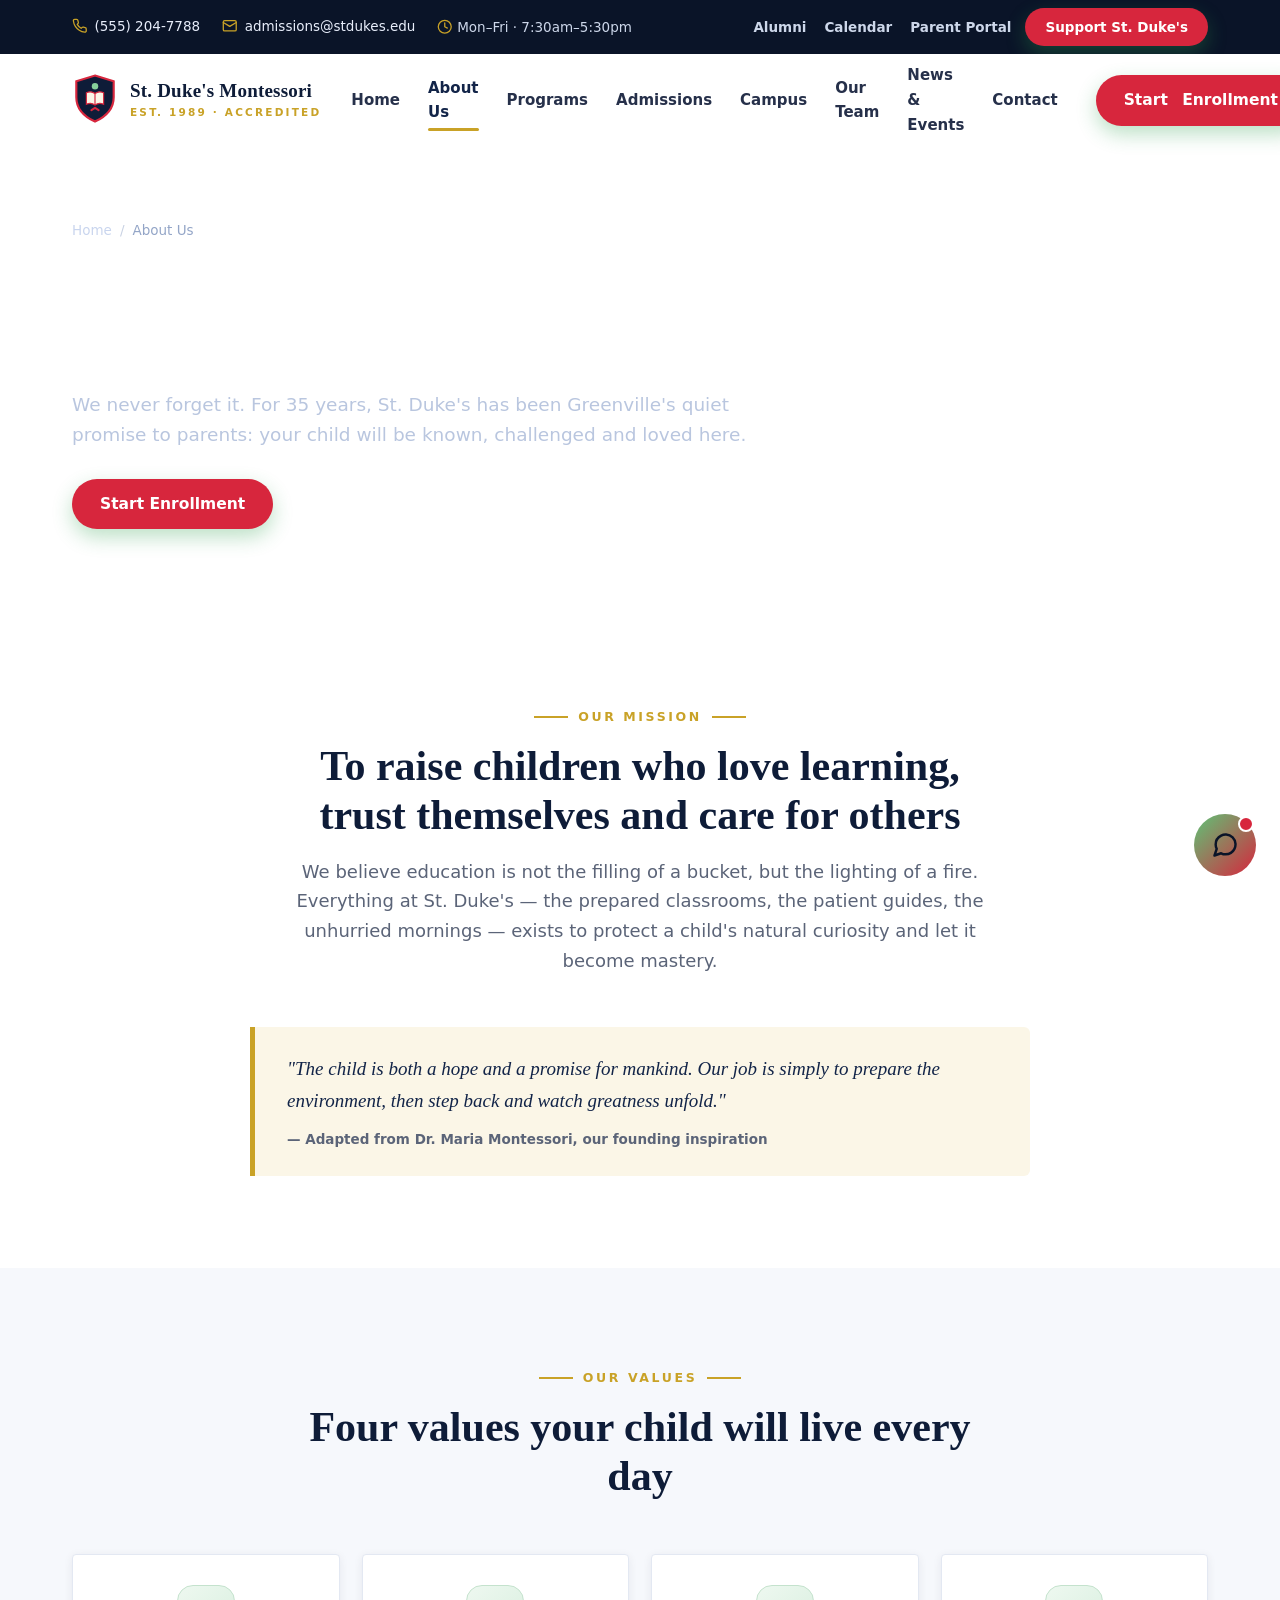
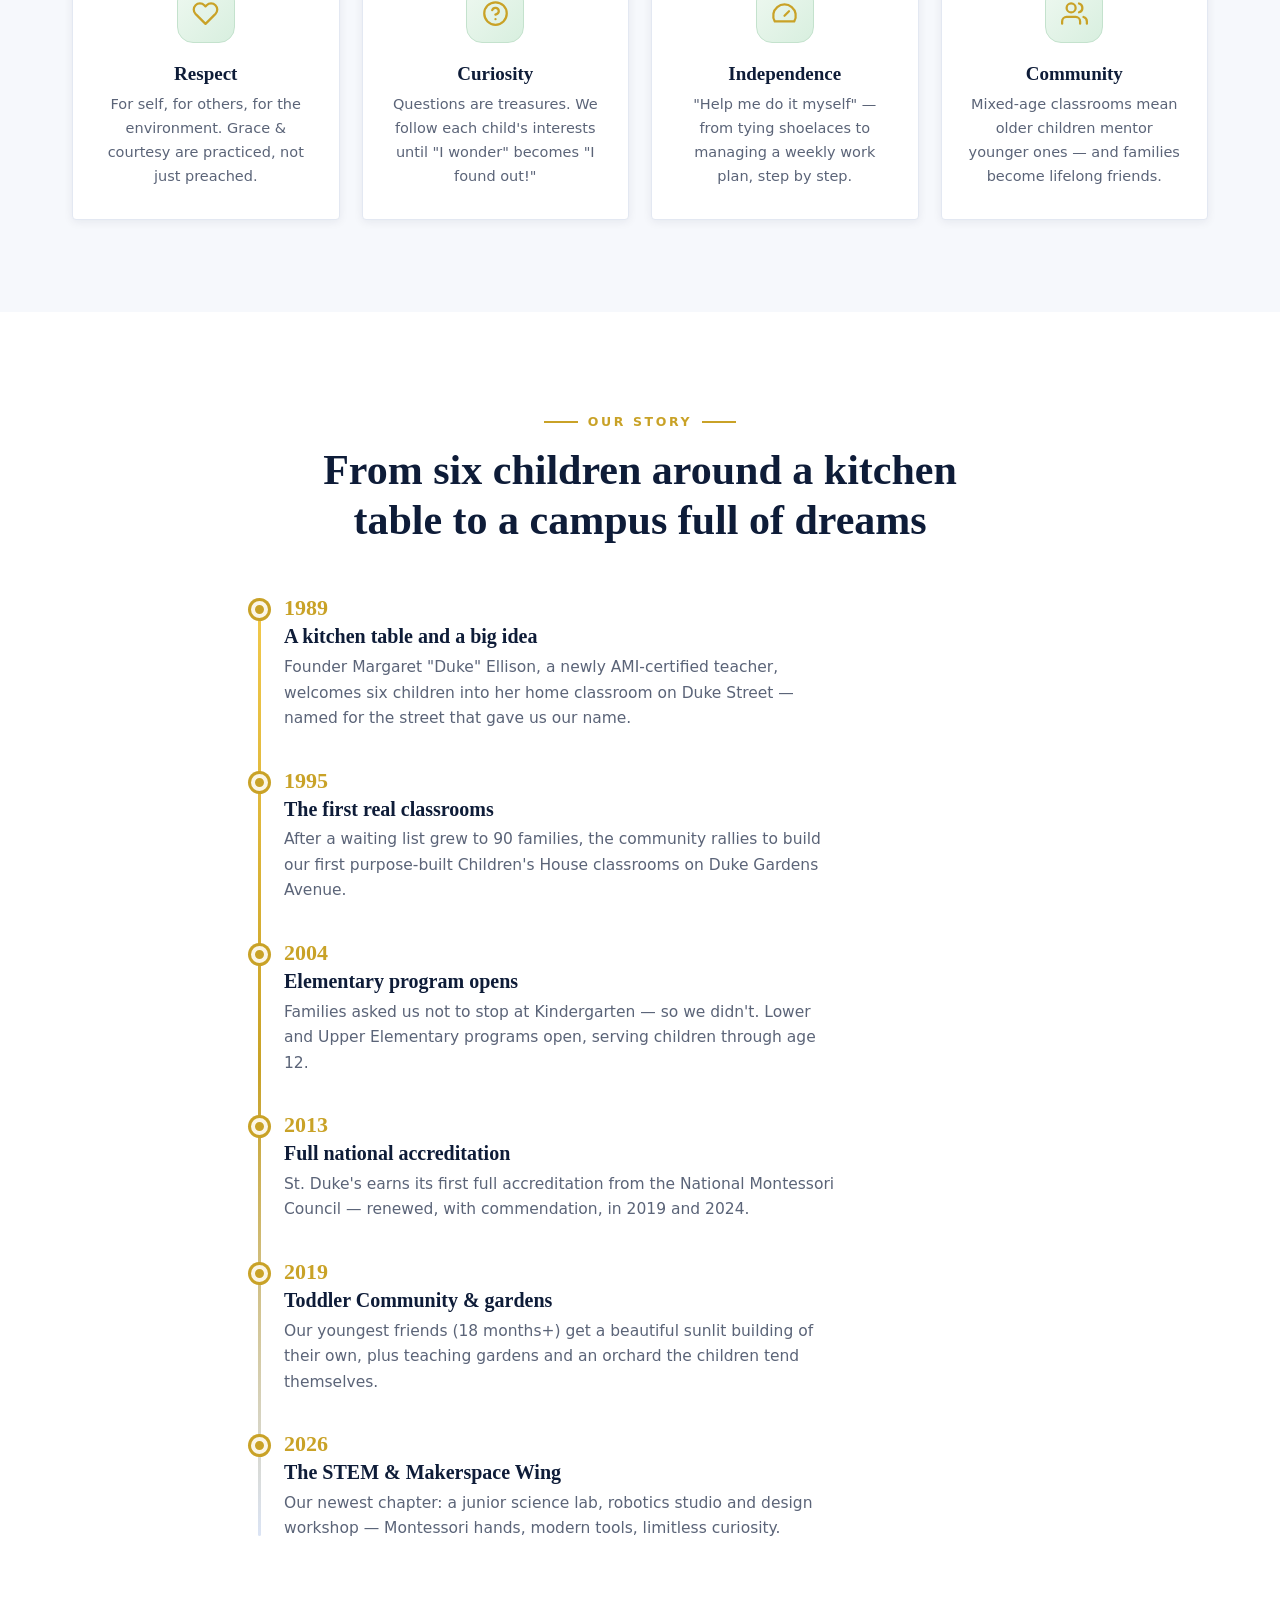
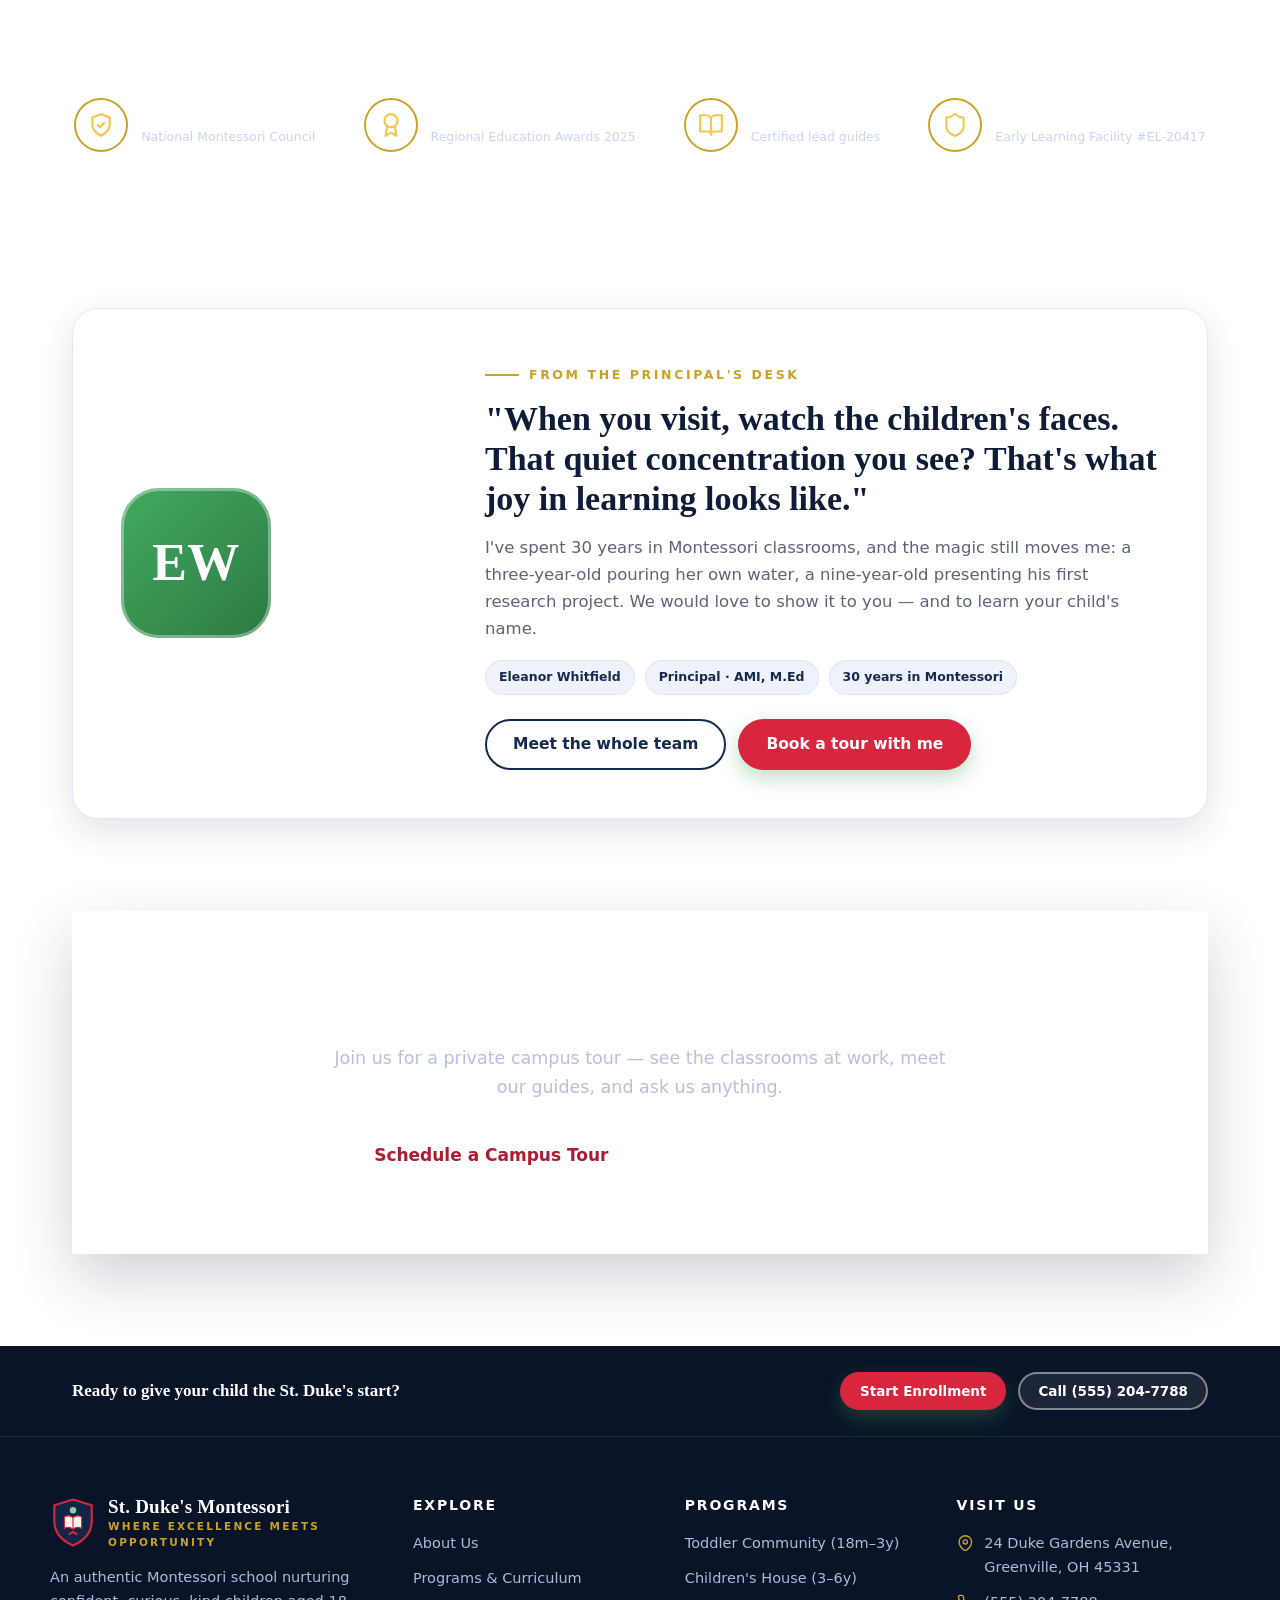
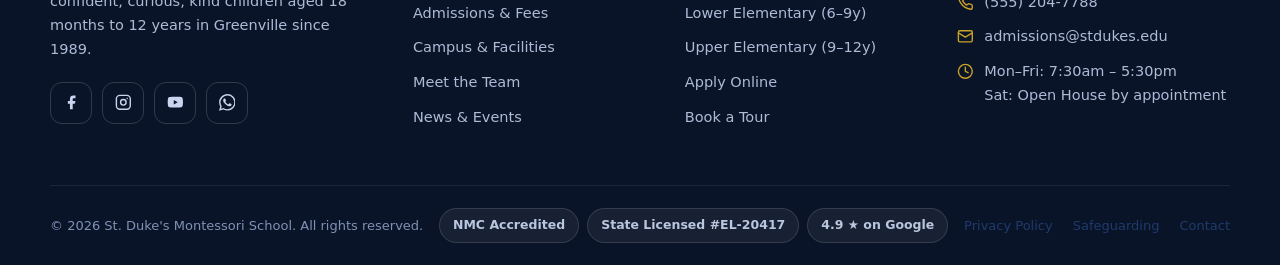
==== commit d2f4785d: "Redesign in Kingster University style: navy + green palette, photo hero with highlighted serif headl" ====
--- a/about.html
+++ b/about.html
@@ -32,8 +32,12 @@
         </li>
       </ul>
       <div class="topbar-right">
-        <span class="topbar-urgency"><span class="pulse-dot" aria-hidden="true"></span>2027/28 admissions open — only 18 places left</span>
-        <a class="btn btn-red btn-sm" href="admissions.html#apply">Apply Now</a>
+        <span class="topbar-links">
+          <a href="events.html">Alumni</a>
+          <a href="events.html">Calendar</a>
+          <a href="contact.html">Parent Portal</a>
+        </span>
+        <a class="btn btn-red btn-sm" href="contact.html">Support St. Duke's</a>
       </div>
     </div>
   </div>
--- a/css/styles.css
+++ b/css/styles.css
@@ -33,8 +33,8 @@
   --font-head: "Palatino Linotype", "Book Antiqua", Palatino, Georgia, "Times New Roman", serif;
   --font-body: "Segoe UI", system-ui, -apple-system, BlinkMacSystemFont, "Helvetica Neue", Arial, sans-serif;
 
-  --radius: 16px;
-  --radius-sm: 10px;
+  --radius: 6px;
+  --radius-sm: 4px;
   --shadow-sm: 0 2px 10px rgba(14, 28, 56, 0.07);
   --shadow: 0 12px 34px rgba(14, 28, 56, 0.12);
   --shadow-lg: 0 24px 60px rgba(14, 28, 56, 0.2);
@@ -1887,3 +1887,260 @@
   .split-media::before { display: none; }
   .count-box { min-width: 72px; }
 }
+isplay: none; }
+  .count-box { min-width: 72px; }
+}
+
+/* ==========================================================================
+   v2 — Kingster-style redesign: navy + green, squared classic UI
+   ========================================================================== */
+
+/* --- Squared, classic buttons & fields --- */
+.btn { border-radius: 3px; padding: 13px 26px; font-size: 14.5px; letter-spacing: .4px; }
+.btn-lg { padding: 15px 34px; }
+input, select, textarea,
+.newsletter-form input, .chat-input input { border-radius: 4px !important; }
+.feature-card, .program-card, .story-card, .news-card, .req-card, .form-card,
+.team-card, .info-card, .value-card, .cta-band, .testimonial-card { border-radius: 4px; }
+
+/* --- Green glow on dark sections (replaces old gold glows) --- */
+.section-navy { background: radial-gradient(1000px 500px at 85% -10%, rgba(var(--accent-rgb), .18), transparent 60%), linear-gradient(160deg, var(--navy-900), var(--navy-950)); }
+.page-hero { background: radial-gradient(700px 380px at 85% -30%, rgba(var(--accent-rgb), .22), transparent 60%), linear-gradient(150deg, var(--navy-900), var(--navy-950)); }
+
+/* --- Brand crest: green accents regardless of inline SVG attributes --- */
+.brand-crest path[stroke] { stroke: var(--red); }
+.brand-crest circle { fill: #86d09b; }
+.event-date .day, .stat-num, .eyebrow, .brand-tag, .timeline-year { color: var(--gold-soft); }
+.mini-badge { color: var(--navy); }
+
+/* --- Topbar secondary links (Alumni / Calendar / Portal) --- */
+.topbar-links { display: flex; gap: 18px; align-items: center; }
+.topbar-links a { color: #cdd7ea; font-weight: 600; }
+.topbar-links a:hover { color: #8fd8a2; }
+
+/* ==========================================================================
+   v2 hero — full-photo background with highlighted serif headline
+   ========================================================================== */
+.hero-v2 {
+  position: relative;
+  min-height: 640px;
+  display: flex;
+  align-items: center;
+  color: #fff;
+  background: var(--navy-900) url("../assets/img/hero.jpg") center 38%/cover no-repeat;
+}
+.hero-v2::before {
+  content: "";
+  position: absolute;
+  inset: 0;
+  background: linear-gradient(90deg, rgba(11, 19, 40, .86) 0%, rgba(11, 19, 40, .58) 45%, rgba(11, 19, 40, .15) 78%);
+}
+.hero-v2 .container { position: relative; z-index: 2; padding-top: 60px; padding-bottom: 60px; }
+.hero-kicker { margin-bottom: 4px; }
+.hero-kicker span {
+  display: inline;
+  background: rgba(21, 30, 58, .88);
+  color: #fff;
+  font-family: var(--font-head);
+  font-size: clamp(17px, 2.2vw, 23px);
+  font-weight: 400;
+  letter-spacing: .3px;
+  padding: 7px 18px;
+  -webkit-box-decoration-break: clone;
+  box-decoration-break: clone;
+}
+.hero-v2 h1 {
+  font-family: var(--font-head);
+  font-size: clamp(36px, 5.4vw, 66px);
+  font-weight: 700;
+  color: #fff;
+  line-height: 1.32;
+  letter-spacing: -.5px;
+  margin: 0 0 34px;
+  max-width: 760px;
+}
+.hero-v2 h1 .hl {
+  background: rgba(15, 22, 45, .94);
+  padding: 2px 20px;
+  -webkit-box-decoration-break: clone;
+  box-decoration-break: clone;
+}
+.hero-v2 .hero-ctas { display: flex; gap: 14px; flex-wrap: wrap; margin: 0; }
+.btn-hero-ghost { background: transparent; color: #fff; border: 2px solid #fff; box-shadow: none; }
+.btn-hero-ghost:hover { background: #fff; color: var(--navy-900); }
+
+/* ==========================================================================
+   v2 quick-links band (overlaps hero)
+   ========================================================================== */
+.quick-band { position: relative; z-index: 5; margin-top: -82px; }
+.quick-card {
+  background: #fff;
+  border-radius: 3px;
+  box-shadow: 0 20px 55px rgba(11, 20, 45, .2);
+  display: grid;
+  grid-template-columns: repeat(4, 1fr);
+  padding: 8px;
+}
+.quick-item {
+  display: flex;
+  gap: 18px;
+  align-items: flex-start;
+  padding: 26px 24px;
+  border-right: 1px solid var(--line);
+  transition: background .2s ease;
+}
+.quick-item:last-child { border-right: none; }
+.quick-item:hover { background: var(--navy-50); }
+.qi-icon { width: 42px; height: 42px; color: var(--red); flex: 0 0 auto; }
+.qi-icon svg { width: 100%; height: 100%; }
+.quick-item strong {
+  display: block;
+  font-family: var(--font-head);
+  font-size: 16.5px;
+  color: var(--navy-900);
+  margin-bottom: 3px;
+}
+.quick-item:hover strong { color: var(--red); }
+.quick-item small { color: var(--muted); font-size: 12.5px; line-height: 1.5; display: block; font-style: italic; font-family: var(--font-head); }
+
+/* ==========================================================================
+   v2 apply split — photo left, navy panel right
+   ========================================================================== */
+.apply-split { display: grid; grid-template-columns: 1.05fr .95fr; align-items: stretch; box-shadow: var(--shadow); }
+.apply-photo { position: relative; min-height: 440px; }
+.apply-photo img { position: absolute; inset: 0; width: 100%; height: 100%; object-fit: cover; }
+.apply-panel {
+  background: var(--panel) url("../assets/img/program-casa.jpg") center/cover no-repeat;
+  position: relative;
+  color: #c6cde4;
+  padding: clamp(42px, 6vw, 74px);
+  display: flex;
+  flex-direction: column;
+  justify-content: center;
+}
+.apply-panel::before { content: ""; position: absolute; inset: 0; background: rgba(26, 33, 66, .94); }
+.apply-panel > * { position: relative; }
+.apply-panel h2 { color: #3fae60; font-family: var(--font-head); font-size: clamp(28px, 3.4vw, 40px); margin-bottom: 8px; }
+.apply-panel .ap-lead { color: #eef1f9; font-family: var(--font-head); font-style: italic; font-size: 17px; margin-bottom: 20px; }
+.apply-panel p { font-size: 15px; color: #b7c0dc; margin-bottom: 14px; max-width: 470px; }
+.apply-panel .apply-actions { display: flex; gap: 12px; flex-wrap: wrap; margin-top: 16px; }
+
+/* ==========================================================================
+   v2 about band — dark navy, green italic heading
+   ========================================================================== */
+.about-band { background: var(--navy-950); color: #b7c0dc; }
+.about-band-inner { display: grid; grid-template-columns: 290px 1fr; gap: 64px; padding: 88px 0; align-items: start; }
+.ab-logo { display: flex; align-items: center; gap: 12px; margin-bottom: 16px; color: #fff; font-family: var(--font-head); font-weight: 700; font-size: 17px; }
+.ab-logo .brand-crest { width: 40px; height: 45px; }
+.about-band h2 { color: #3fae60; font-family: var(--font-head); font-style: italic; font-weight: 400; font-size: clamp(24px, 2.8vw, 32px); line-height: 1.35; margin: 0; }
+.about-band p { margin-bottom: 16px; font-size: 15.5px; max-width: 760px; }
+.about-band p strong { color: #fff; }
+
+/* ==========================================================================
+   v2 navy feature columns
+   ========================================================================== */
+.navy-features { background: var(--navy-900); border-top: 1px solid rgba(255, 255, 255, .07); padding: 74px 0 88px; }
+.navy-features-grid { display: grid; grid-template-columns: repeat(4, 1fr); gap: 40px; }
+.nf-icon { width: 44px; height: 44px; color: #43a95f; margin-bottom: 18px; display: block; }
+.nf-icon svg { width: 100%; height: 100%; }
+.navy-features h3 { color: #fff; font-family: var(--font-head); font-size: 20px; margin-bottom: 10px; }
+.navy-features p { color: #97a3c2; font-size: 14px; margin-bottom: 14px; line-height: 1.7; }
+
+/* ==========================================================================
+   v2 news & updates + quick links
+   ========================================================================== */
+.news-home-grid { display: grid; grid-template-columns: 1.55fr .85fr; gap: 54px; align-items: start; }
+.news-home-head { display: flex; align-items: baseline; justify-content: space-between; gap: 16px; margin-bottom: 26px; }
+.news-home-head h2 { font-family: var(--font-head); font-size: clamp(26px, 3vw, 34px); }
+.news-home-head > a { font-size: 12.5px; color: var(--muted); letter-spacing: 1.6px; text-transform: uppercase; font-weight: 700; white-space: nowrap; }
+.news-home-head > a:hover { color: var(--red); }
+
+.featured-news { margin-bottom: 30px; }
+.featured-news img { width: 100%; aspect-ratio: 16 / 8.2; object-fit: cover; border-radius: 3px; margin-bottom: 18px; }
+.fn-meta { font-size: 12px; text-transform: uppercase; letter-spacing: 1.4px; color: var(--muted); margin-bottom: 9px; display: flex; gap: 12px; align-items: center; }
+.fn-meta .sep { width: 22px; height: 1px; background: var(--muted); opacity: .5; }
+.featured-news h3 { font-family: var(--font-head); font-size: clamp(21px, 2.6vw, 27px); line-height: 1.32; }
+.featured-news h3 a:hover { color: var(--red); }
+.featured-news p { color: var(--muted); font-size: 14.5px; margin-top: 9px; max-width: 640px; }
+
+.mini-news { border-top: 1px solid var(--line); }
+.mini-news-item { display: flex; gap: 18px; padding: 19px 0; border-bottom: 1px solid var(--line); align-items: center; }
+.mini-news-item img { width: 96px; height: 74px; object-fit: cover; border-radius: 3px; flex: 0 0 auto; }
+.mn-meta { font-size: 11px; text-transform: uppercase; letter-spacing: 1.4px; color: var(--muted); margin-bottom: 5px; }
+.mini-news-item h4 { font-family: var(--font-head); font-size: 16.5px; line-height: 1.35; color: var(--navy-900); font-weight: 700; }
+.mini-news-item h4 a { color: inherit; }
+.mini-news-item:hover h4 a { color: var(--red); }
+
+.quick-panel { background: var(--panel); padding: 36px 32px 28px; border-radius: 3px; box-shadow: var(--shadow); }
+.quick-panel h3 { color: #fff; font-family: var(--font-head); font-size: 24px; margin-bottom: 16px; display: flex; align-items: center; gap: 13px; }
+.quick-panel h3::before { content: ""; width: 9px; height: 9px; background: var(--red); transform: rotate(45deg); flex: 0 0 auto; }
+.quick-panel ul li { border-bottom: 1px solid rgba(255, 255, 255, .09); }
+.quick-panel ul li:last-child { border-bottom: none; }
+.quick-panel ul a {
+  display: block;
+  padding: 13px 2px;
+  color: #56b76f;
+  font-size: 14.5px;
+  font-weight: 600;
+  transition: padding-left .18s ease, color .18s ease;
+}
+.quick-panel ul a:hover { color: #92d9a6; padding-left: 9px; }
+
+/* --- CTA band → navy with green accents --- */
+.cta-band {
+  background: radial-gradient(800px 400px at 10% -20%, rgba(var(--accent-rgb), .2), transparent 55%), linear-gradient(135deg, var(--navy-900), var(--navy-950));
+  border-radius: 3px;
+}
+.cta-band p { color: #b7c0dc; }
+.cta-band .cta-note { color: #93a5c7 !important; }
+.cta-band .count-box { background: rgba(255, 255, 255, .05); border: 1px solid rgba(255, 255, 255, .14); }
+.count-box .lbl { color: #93a5c7; }
+.count-box .num { color: #fff; }
+
+/* --- Misc v2 tweaks --- */
+.avatar-2 { background: linear-gradient(135deg, #43a95f, #2c7a44); }
+.urgency-pill { border-color: #bfe3c8; }
+.btn { box-shadow: none; }
+.btn-red { box-shadow: 0 8px 20px rgba(47, 158, 79, .32); }
+.btn-red:hover { box-shadow: 0 12px 26px rgba(47, 158, 79, .4); }
+
+@media (max-width: 1080px) {
+  .quick-card { grid-template-columns: repeat(2, 1fr); }
+  .quick-item { border-bottom: 1px solid var(--line); }
+  .quick-item:nth-child(2n) { border-right: none; }
+  .quick-item:nth-child(n+3) { border-bottom: none; }
+  .navy-features-grid { grid-template-columns: repeat(2, 1fr); }
+  .news-home-grid { grid-template-columns: 1fr; }
+  .about-band-inner { grid-template-columns: 1fr; gap: 30px; }
+}
+
+@media (max-width: 900px) {
+  .apply-split { grid-template-columns: 1fr; }
+  .apply-photo { min-height: 300px; }
+}
+
+@media (max-width: 640px) {
+  .hero-v2 { min-height: 560px; }
+  .quick-band { margin-top: -46px; }
+  .quick-card { grid-template-columns: 1fr; }
+  .quick-item { border-right: none; border-bottom: 1px solid var(--line); }
+  .quick-item:last-child { border-bottom: none; }
+  .navy-features-grid { grid-template-columns: 1fr; }
+  .mini-news-item img { width: 78px; height: 62px; }
+  .topbar-links { display: none; }
+}
+
+/* --- v2 color-consistency fixes --- */
+.eyebrow, .brand-tag, .timeline-year { color: var(--gold); } /* strong green on light bg */
+.section-navy .eyebrow, .page-hero .eyebrow, .about-band .eyebrow, .cta-band .eyebrow { color: #5ec477; }
+.section-navy .eyebrow::before, .about-band .eyebrow::before { background: #5ec477; }
+.feature-icon { background: linear-gradient(135deg, #eef8f0, #d8efdf); border-color: #c4e2cd; }
+.step-num { box-shadow: 0 8px 18px rgba(var(--accent-rgb), .4); }
+.quote-mark { box-shadow: 0 10px 24px rgba(var(--accent-rgb), .45); }
+.chat-fab { background: linear-gradient(135deg, #5ec477, var(--red)); box-shadow: 0 14px 34px rgba(var(--accent-rgb), .5); }
+.chat-fab:hover { color: var(--navy-950); }
+
+/* --- v2 final: green focus rings & note icons --- */
+.form-field input:focus, .form-field select:focus, .form-field textarea:focus { box-shadow: 0 0 0 4px rgba(var(--accent-rgb), .15); }
+.newsletter-form input:focus { box-shadow: 0 0 0 4px rgba(var(--accent-rgb), .15); }
+.cta-band .cta-note .icon { color: #7cc793; }
